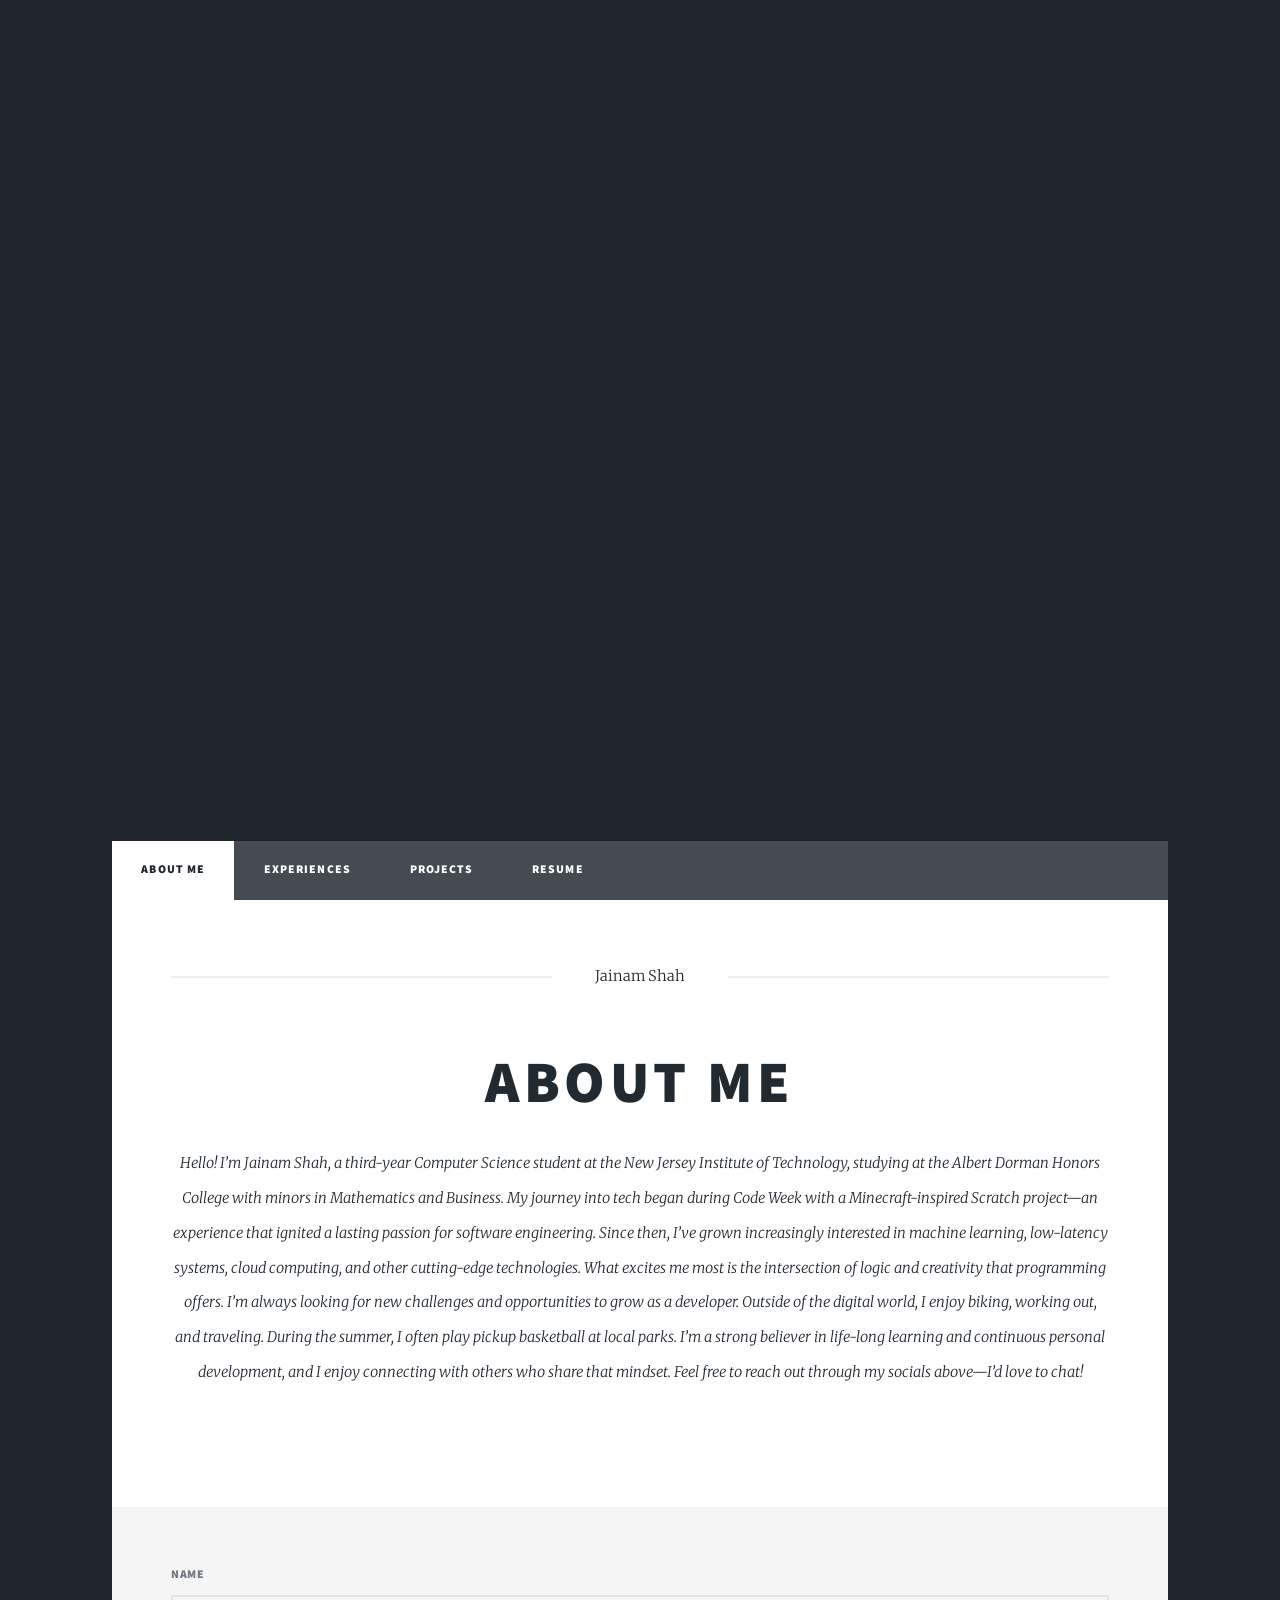
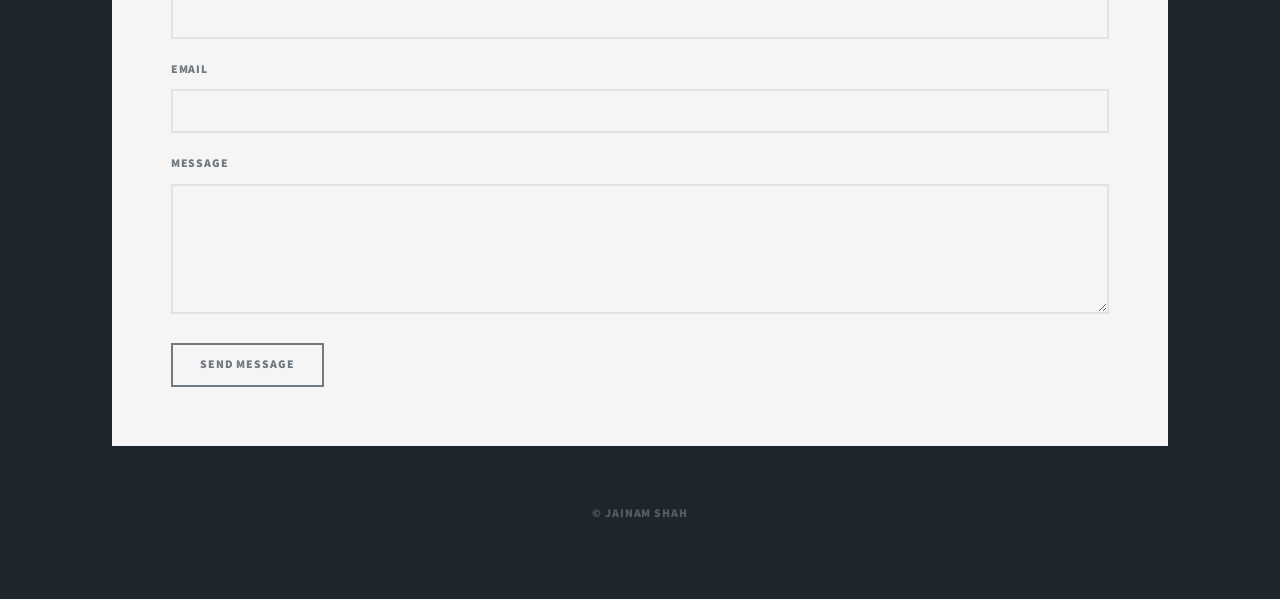
==== index.html @ 23ed6f7a "description changes" ====
<!DOCTYPE HTML>
<!--
	Massively by HTML5 UP
	html5up.net | @ajlkn
	Free for personal and commercial use under the CCA 3.0 license (html5up.net/license)
-->
<html>
	<style>
		html {
		  scroll-behavior: smooth; /* Enables smooth scrolling */
		}
	</style>
	<head>
		<title>Jainam Shah Landing Page</title>
		<link rel="icon" type="image/jpg" href="images/j.jpg">
		<meta charset="utf-8" />
		<meta name="viewport" content="width=device-width, initial-scale=1, user-scalable=no" />
		<link rel="stylesheet" href="assets/css/main.css" />
		<noscript><link rel="stylesheet" href="assets/css/noscript.css" /></noscript>
	</head>
	<body class="is-preload">

		<!-- Wrapper -->
			<div id="wrapper" class="fade-in">

				<!-- Intro -->
					<div id="intro">
						<img id="selfpicture" src="images/1713069211766.jpeg" alt="picture">
						<h1>Jainam Shah<br /></h1>
						<h2>Second Year Student @ New Jersey Institute of Technology<br /></h2>
						<p>Software Engineer interested in AI, Machine Learning, and other emerging technologies</p>
						<ul class="actions">
							<li><a href="#header" class="button icon solid solo fa-arrow-down scrolly">Continue</a></li>
						</ul>
					</div>

				<!-- Header -->
					

				<!-- Nav -->
					<nav id="nav">
						<ul class="links">
							<li class="active"> <a href="index.html">About Me</a></li>
							<li><a href="experiences.html">Experiences</a></li>
							<li><a href="projects.html">Projects</a></li>
							<li><a href = "resume.html">Resume</a></li>
						</ul>
						<ul class="icons">
							
								<li><a href="https://www.instagram.com/j.shah28/" class="icon brands alt fa-instagram"><span class="label">Instagram</span></a></li>
								<li><a href="https://github.com/jshah0428" class="icon brands alt fa-github"><span class="label">GitHub</span></a></li>
								<li><a href="https://www.linkedin.com/in/jainamshah0428/" class="icon brands alt fa-linkedin"><span class="label">LinkedIn</span></a></li>
								<li><a href="mailto:jainamshah0428@gmail.com" class="icon solid alt fa-envelope"><span class="label">Email</span></a></li>
							
						</ul>
					</nav>

				<!-- Main -->
					<div id="main">

						<!-- Featured Post -->
							<article class="post featured">
								<header class="major">
									<span class="date">Jainam Shah</span>
									<h2><a href="#">About Me<br />
									</a></h2>
									<p>Hello! I’m Jainam Shah, a third-year Computer Science student at the New Jersey Institute of Technology, studying at the Albert Dorman Honors College with minors in Mathematics and Business.

										My journey into tech began during Code Week with a Minecraft-inspired Scratch project—an experience that ignited a lasting passion for software engineering. Since then, I’ve grown increasingly interested in machine learning, low-latency systems, cloud computing, and other cutting-edge technologies.
										
										What excites me most is the intersection of logic and creativity that programming offers. I’m always looking for new challenges and opportunities to grow as a developer. Outside of the digital world, I enjoy biking, working out, and traveling. During the summer, I often play pickup basketball at local parks.
										
										I’m a strong believer in life-long learning and continuous personal development, and I enjoy connecting with others who share that mindset. Feel free to reach out through my socials above—I’d love to chat!
										
															
									</p>
								</header>
								
							</article>

						<!-- Posts -->
						<!-- <div id = "expierences">
							<h1>Expierences</h1>
						</div>
							<section id = "posts" class="posts">
								
								<article>
									
									<header>
										<span class="date"> July 2024 – Present</span>
										<h2><a href="#">Tech For Good Inc.<br /></a></h2>
									</header>
									<a href="#" class="image fit"><img src="images/Tech For Good_High Quality.png" alt="tfg" /></a>
									<p id ="jobtitles">Software Engineering Intern</p>
									<p id = "explanation"> Engineered an Electronic Medical Records (EMR) system using Golang, available to 
										rural hospitals in underprivileged areas. This will be pivotal in digitizing patient records 
										(rather than being paper-based), making them increasingly accessible</p>

							
								</article>
								<article>
									<header>
										<span class="date">February 2024 – Present</span>
										<h2 id = "BDAL"><a href="#">Big Data Analytics Laboratory/Office of Naval Research<br />
										</a></h2>
										<style>
											#BDAL{
												font-size: 20px;
											}
										</style>
									</header>
									<a href="#" id ="bdal_picture" class="image fit"><img src="images/IMG_E8BCC4598E19-1.jpeg" alt="" /></a>
									<style>
										#bdal_picture{
											display: inline-block;
											margin-top: -15px;
											width: 50%;
											height: auto;
										}
									</style>
									<p id ="jobtitles">Data Science Intern</p>
									<p id = "explanation"> Enhanced the US Navy’s PASS project with Machine Learning and Data Science to predict ship maintenance delays 
										and optimize resource allocation. Improved model accuracy, reduced predictive errors, and delivered insights from 
										classified data to senior officials, resulting in significant cost savings and better prediction accuracy.</p>
									
								</article>
								<article>
									<header>
										<span class="date">January 2024 – May 2024</span>
										<h2 id = "SABOC"><a href="#">Structural Analysis of Biomedical Ontologies Center<br />
										</a></h2>
										<style>
										#SABOC{
											font-size: 20px;
										}
										</style>
										</header>
									</header>
									<a href="#" class="image fit"><img src="images/saboc.jpeg" alt="saboc" /></a>
									<p id ="jobtitles">Data Science Intern</p>
									<p id = "explanation"> Enhanced the analysis of PubMed data by applying NumPy to extract combinations from a vast number of citations, 
										identifying various Social Determinants of Health (SDoH). Utilized NumPy and Pandas to refine the dataset and expand the SDoH ontology. 
										Additionally, employed the UMLS API to gather synonyms from multiple databases, enriching the ontology with semantically similar matches 
										for more comprehensive insights.</p>
								</article>
								<article>
									<header>
										<span class="date">December 2023 - Present</span>
										<h2><a href="#">Investment Fund<br />
										</a></h2>
										
									</header>
									<a id = "njitif_pic" href="#" class="image fit"><img src="images/download.png" alt="" /></a>
									<style>
										#njitif_pic{
											display: inline-block;
											margin-top: -15px;
											width: 70%;
											height: auto;
										}
									</style>
									<p id ="jobtitles">Analyst</p>
									<p id = "explanation"> 
									Developed discounted cash flow (DCF) models for a range of Fortune 500 companies to assess their 
										financial health and investment potential. Conducted in-depth research across various industries 
										to stay current with emerging trends and market dynamics, ensuring a comprehensive evaluation of 
										investability and financial stability.</p>
									
								</article>
								
							</section> -->
							
						<!-- Projects -->
						<!-- <div id = "projects">
							<h1>Projects</h1>
						</div>
							<section id = "posts" class="posts">
								
								<article>
									
									<header>
										<span class="date"> July 2024 – Present</span>
										<h2><a href="#">Tech For Good Inc.<br /></a></h2>
									</header>
									<a href="#" class="image fit"><img src="images/Tech For Good_High Quality.png" alt="tfg" /></a>
									<p id ="jobtitles">Software Engineering Intern</p>
									<p id = "explanation"> Engineered an Electronic Medical Records (EMR) system using Golang, available to 
										rural hospitals in underprivileged areas. This will be pivotal in digitizing patient records 
										(rather than being paper-based), making them increasingly accessible</p>

							
								</article>
								<article>
									<header>
										<span class="date">February 2024 – Present</span>
										<h2 id = "BDAL"><a href="#">Big Data Analytics Laboratory/Office of Naval Research<br />
										</a></h2>
										<style>
											#BDAL{
												font-size: 20px;
											}
										</style>
									</header>
									<a href="#" id ="bdal_picture" class="image fit"><img src="images/IMG_E8BCC4598E19-1.jpeg" alt="" /></a>
									<style>
										#bdal_picture{
											display: inline-block;
											margin-top: -15px;
											width: 50%;
											height: auto;
										}
									</style>
									<p id ="jobtitles">Data Science Intern</p>
									<p id = "explanation"> Enhanced the US Navy’s PASS project with Machine Learning and Data Science to predict ship maintenance delays 
										and optimize resource allocation. Improved model accuracy, reduced predictive errors, and delivered insights from 
										classified data to senior officials, resulting in significant cost savings and better prediction accuracy.</p>
									
								</article>
								<article>
									<header>
										<span class="date">January 2024 – May 2024</span>
										<h2 id = "SABOC"><a href="#">Structural Analysis of Biomedical Ontologies Center<br />
										</a></h2>
										<style>
										#SABOC{
											font-size: 20px;
										}
										</style>
										</header>
									</header>
									<a href="#" class="image fit"><img src="images/saboc.jpeg" alt="saboc" /></a>
									<p id ="jobtitles">Data Science Intern</p>
									<p id = "explanation"> Enhanced the analysis of PubMed data by applying NumPy to extract combinations from a vast number of citations, 
										identifying various Social Determinants of Health (SDoH). Utilized NumPy and Pandas to refine the dataset and expand the SDoH ontology. 
										Additionally, employed the UMLS API to gather synonyms from multiple databases, enriching the ontology with semantically similar matches 
										for more comprehensive insights.</p>
								</article>
								<article>
									<header>
										<span class="date">December 2023 - Present</span>
										<h2><a href="#">Investment Fund<br />
										</a></h2>
										
									</header>
									<a id = "njitif_pic" href="#" class="image fit"><img src="images/download.png" alt="" /></a>
									<style>
										#njitif_pic{
											display: inline-block;
											margin-top: -15px;
											width: 70%;
											height: auto;
										}
									</style>
									<p id ="jobtitles">Analyst</p>
									<p id = "explanation"> 
									Developed discounted cash flow (DCF) models for a range of Fortune 500 companies to assess their 
										financial health and investment potential. Conducted in-depth research across various industries 
										to stay current with emerging trends and market dynamics, ensuring a comprehensive evaluation of 
										investability and financial stability.</p>
									
								</article>
								
							</section> -->

						<!-- Footer -->
							
					</div>

				<!-- Footer -->
					<footer id="footer">
						<section>
							<form action="https://api.web3forms.com/submit" method="POST">
								<div class="fields">
									<div class="field">
										<label for="name">Name</label>
										<input type="text" name="name" id="name" required />
									</div>
									<div class="field">
										<label for="email">Email</label>
										<input type="email" name="email" id="email" required />
									</div>
									<div class="field">
										<label for="message">Message</label>
										<textarea name="message" id="message" rows="3" required></textarea>
									</div>
								</div>
								<input type="hidden" name="access_key" value="6ddfe1da-90d0-420a-a9d8-35b6c56b2657">
								<ul class="actions">
									<li><input type="submit" value="Send Message" /></li>
								</ul>
							</form>
						</section>
						<!-- <section class="split contact">
							
							
							<section>
								<h3>Social</h3>
								<ul class="icons alt">
									<li><a href="#" class="icon brands alt fa-twitter"><span class="label">Twitter</span></a></li>
									<li><a href="#" class="icon brands alt fa-facebook-f"><span class="label">Facebook</span></a></li>
									<li><a href="#" class="icon brands alt fa-instagram"><span class="label">Instagram</span></a></li>
									<li><a href="#" class="icon brands alt fa-github"><span class="label">GitHub</span></a></li>
								</ul>
							</section>
						</section> -->
					</footer>

				<!-- Copyright -->
					<div id="copyright">
						<ul><li>&copy; Jainam Shah</li></ul><ul class="icons alt"></ul><ul>
							<li><a href="https://www.instagram.com/j.shah28/" class="icon brands alt fa-instagram"><span class="label">Instagram</span></a></li>
                            <li><a href="https://github.com/jshah0428" class="icon brands alt fa-github"><span class="label">GitHub</span></a></li>
                            <li><a href="https://www.linkedin.com/in/jainamshah0428/" class="icon brands alt fa-linkedin"><span class="label">LinkedIn</span></a></li>
                            <li><a href="mailto:jainamshah0428@gmail.com" class="icon solid alt fa-envelope"><span class="label">Email</span></a></li>
						</ul>
					</div>
				

						
						
						
				

			</div>

		<!-- Scripts -->
			<script src="assets/js/jquery.min.js"></script>
			<script src="assets/js/jquery.scrollex.min.js"></script>
			<script src="assets/js/jquery.scrolly.min.js"></script>
			<script src="assets/js/browser.min.js"></script>
			<script src="assets/js/breakpoints.min.js"></script>
			<script src="assets/js/util.js"></script>
			<script src="assets/js/main.js"></script>

	</body>
</html>
---- assets/css/main.css ----
@import url(fontawesome-all.min.css);
@import url("https://fonts.googleapis.com/css?family=Merriweather:300,700,300italic,700italic|Source+Sans+Pro:900");

/*
	Massively by HTML5 UP
	html5up.net | @ajlkn
	Free for personal and commercial use under the CCA 3.0 license (html5up.net/license)
*/

html, body, div, span, applet, object,
iframe, h1, h2, h3, h4, h5, h6, p, blockquote,
pre, a, abbr, acronym, address, big, cite,
code, del, dfn, em, img, ins, kbd, q, s, samp,
small, strike, strong, sub, sup, tt, var, b,
u, i, center, dl, dt, dd, ol, ul, li, fieldset,
form, label, legend, table, caption, tbody,
tfoot, thead, tr, th, td, article, aside,
canvas, details, embed, figure, figcaption,
footer, header, hgroup, menu, nav, output, ruby,
section, summary, time, mark, audio, video {
	margin: 0;
	padding: 0;
	border: 0;
	font-size: 100%;
	font: inherit;
	vertical-align: baseline;}

article, aside, details, figcaption, figure,
footer, header, hgroup, menu, nav, section {
	display: block;}

body {
	line-height: 1;
}

ol, ul {
	list-style: none;
}

blockquote, q {
	quotes: none;
}

	blockquote:before, blockquote:after, q:before, q:after {
		content: '';
		content: none;
	}

table {
	border-collapse: collapse;
	border-spacing: 0;
}

body {
	-webkit-text-size-adjust: none;
}

mark {
	background-color: transparent;
	color: inherit;
}

input::-moz-focus-inner {
	border: 0;
	padding: 0;
}

input, select, textarea {
	-moz-appearance: none;
	-webkit-appearance: none;
	-ms-appearance: none;
	appearance: none;
}

/* Basic */

	@-ms-viewport {
		width: device-width;
	}

	body {
		-ms-overflow-style: scrollbar;
	}

	@media screen and (max-width: 480px) {

		html, body {
			min-width: 320px;
		}

	}

	html {
		box-sizing: border-box;
	}

	*, *:before, *:after {
		box-sizing: inherit;
	}

	body {
		background-color: #1e252d;
	}

		body.is-preload *, body.is-preload *:before, body.is-preload *:after {
			-moz-animation: none !important;
			-webkit-animation: none !important;
			-ms-animation: none !important;
			animation: none !important;
			-moz-transition: none !important;
			-webkit-transition: none !important;
			-ms-transition: none !important;
			transition: none !important;
		}

/* Type */

	html {
		font-size: 16pt;
	}

		@media screen and (max-width: 1680px) {

			html {
				font-size: 12pt;
			}

		}

		@media screen and (max-width: 1280px) {

			html {
				font-size: 11pt;
			}

		}

		@media screen and (max-width: 360px) {

			html {
				font-size: 10pt;
			}

		}

	body {
		color: #212931;
	}

	body, input, select, textarea {
		font-family: "Merriweather", Georgia, serif;
		font-weight: 300;
		font-size: 1rem;
		line-height: 2.375;
	}

	a {
		-moz-transition: color 0.2s ease-in-out, background-color 0.2s ease-in-out, border-color 0.2s ease-in-out, box-shadow 0.2s ease-in-out;
		-webkit-transition: color 0.2s ease-in-out, background-color 0.2s ease-in-out, border-color 0.2s ease-in-out, box-shadow 0.2s ease-in-out;
		-ms-transition: color 0.2s ease-in-out, background-color 0.2s ease-in-out, border-color 0.2s ease-in-out, box-shadow 0.2s ease-in-out;
		transition: color 0.2s ease-in-out, background-color 0.2s ease-in-out, border-color 0.2s ease-in-out, box-shadow 0.2s ease-in-out;
		border-bottom: dotted 1px;
		text-decoration: none;
	}

		a:hover {
			border-bottom-color: transparent;
		}

	strong, b {
		font-weight: 600;
	}

	em, i {
		font-style: italic;
	}

	p {
		text-align: justify;
		margin: 0 0 2rem 0;
	}

	h1, h2, h3, h4, h5, h6 {
		font-family: "Source Sans Pro", Helvetica, sans-serif;
		font-weight: 900;
		line-height: 1.5;
		letter-spacing: 0.075em;
		text-transform: uppercase;
		margin: 0 0 1rem 0;
	}

		h1 a, h2 a, h3 a, h4 a, h5 a, h6 a {
			border-bottom: 0;
			color: inherit;
			text-decoration: none;
		}

	h1 {
		font-size: 4rem;
		line-height: 1.1;
		margin: 0 0 2rem 0;
	}

	h2 {
		font-size: 1.75rem;
		line-height: 1.3;
		margin: 0 0 1.5rem 0;
	}

	h3 {
		font-size: 1.25rem;
		margin: 0 0 1.5rem 0;
	}

	h4 {
		font-size: 1rem;
	}

	h5 {
		font-size: 0.9rem;
	}

	h6 {
		font-size: 0.8rem;
	}

	sub {
		font-size: 0.8rem;
		position: relative;
		top: 0.5rem;
	}

	sup {
		font-size: 0.8rem;
		position: relative;
		top: -0.5rem;
	}

	blockquote {
		border-left: solid 4px;
		font-style: italic;
		margin: 0 0 2rem 0;
		padding: 0.5rem 0 0.5rem 2rem;
	}

	code {
		border: solid 2px;
		font-family: "Courier New", monospace;
		font-size: 0.9rem;
		margin: 0 0.25rem;
		padding: 0.25rem 0.65rem;
	}

	pre {
		-webkit-overflow-scrolling: touch;
		font-family: "Courier New", monospace;
		font-size: 0.9rem;
		margin: 0 0 2rem 0;
	}

		pre code {
			display: block;
			line-height: 1.75;
			padding: 1rem 1.5rem;
			overflow-x: auto;
		}

	hr {
		border: 0;
		border-bottom: solid 2px;
		margin: 3rem 0;
	}

		hr.major {
			margin: 5rem 0;
		}

	.align-left {
		text-align: left;
	}

	.align-center {
		text-align: center;
	}

	.align-right {
		text-align: right;
	}

	input, select, textarea {
		color: #212931;
	}

	a {
		color: #212931;
		border-bottom-color: rgba(33, 41, 49, 0.5);
	}

		a:hover {
			border-bottom-color: transparent;
			color: #18bfef !important;
		}

	strong, b {
		color: #212931;
	}

	h1, h2, h3, h4, h5, h6 {
		color: #212931;
	}

	blockquote {
		border-left-color: #eeeeee;
	}

	code {
		background: rgba(220, 220, 220, 0.25);
		border-color: #eeeeee;
	}

	hr {
		border-bottom-color: #eeeeee;
	}

/* Row */

	.row {
		display: flex;
		flex-wrap: wrap;
		box-sizing: border-box;
		align-items: stretch;
	}

		.row > * {
			box-sizing: border-box;
		}

		.row.gtr-uniform > * > :last-child {
			margin-bottom: 0;
		}

		.row.aln-left {
			justify-content: flex-start;
		}

		.row.aln-center {
			justify-content: center;
		}

		.row.aln-right {
			justify-content: flex-end;
		}

		.row.aln-top {
			align-items: flex-start;
		}

		.row.aln-middle {
			align-items: center;
		}

		.row.aln-bottom {
			align-items: flex-end;
		}

		.row > .imp {
			order: -1;
		}

		.row > .col-1 {
			width: 8.33333%;
		}

		.row > .off-1 {
			margin-left: 8.33333%;
		}

		.row > .col-2 {
			width: 16.66667%;
		}

		.row > .off-2 {
			margin-left: 16.66667%;
		}

		.row > .col-3 {
			width: 25%;
		}

		.row > .off-3 {
			margin-left: 25%;
		}

		.row > .col-4 {
			width: 33.33333%;
		}

		.row > .off-4 {
			margin-left: 33.33333%;
		}

		.row > .col-5 {
			width: 41.66667%;
		}

		.row > .off-5 {
			margin-left: 41.66667%;
		}

		.row > .col-6 {
			width: 50%;
		}

		.row > .off-6 {
			margin-left: 50%;
		}

		.row > .col-7 {
			width: 58.33333%;
		}

		.row > .off-7 {
			margin-left: 58.33333%;
		}

		.row > .col-8 {
			width: 66.66667%;
		}

		.row > .off-8 {
			margin-left: 66.66667%;
		}

		.row > .col-9 {
			width: 75%;
		}

		.row > .off-9 {
			margin-left: 75%;
		}

		.row > .col-10 {
			width: 83.33333%;
		}

		.row > .off-10 {
			margin-left: 83.33333%;
		}

		.row > .col-11 {
			width: 91.66667%;
		}

		.row > .off-11 {
			margin-left: 91.66667%;
		}

		.row > .col-12 {
			width: 100%;
		}

		.row > .off-12 {
			margin-left: 100%;
		}

		.row.gtr-0 {
			margin-top: 0;
			margin-left: 0rem;
		}

			.row.gtr-0 > * {
				padding: 0 0 0 0rem;
			}

			.row.gtr-0.gtr-uniform {
				margin-top: 0rem;
			}

				.row.gtr-0.gtr-uniform > * {
					padding-top: 0rem;
				}

		.row.gtr-25 {
			margin-top: 0;
			margin-left: -0.375rem;
		}

			.row.gtr-25 > * {
				padding: 0 0 0 0.375rem;
			}

			.row.gtr-25.gtr-uniform {
				margin-top: -0.375rem;
			}

				.row.gtr-25.gtr-uniform > * {
					padding-top: 0.375rem;
				}

		.row.gtr-50 {
			margin-top: 0;
			margin-left: -0.75rem;
		}

			.row.gtr-50 > * {
				padding: 0 0 0 0.75rem;
			}

			.row.gtr-50.gtr-uniform {
				margin-top: -0.75rem;
			}

				.row.gtr-50.gtr-uniform > * {
					padding-top: 0.75rem;
				}

		.row {
			margin-top: 0;
			margin-left: -1.5rem;
		}

			.row > * {
				padding: 0 0 0 1.5rem;
			}

			.row.gtr-uniform {
				margin-top: -1.5rem;
			}

				.row.gtr-uniform > * {
					padding-top: 1.5rem;
				}

		.row.gtr-150 {
			margin-top: 0;
			margin-left: -2.25rem;
		}

			.row.gtr-150 > * {
				padding: 0 0 0 2.25rem;
			}

			.row.gtr-150.gtr-uniform {
				margin-top: -2.25rem;
			}

				.row.gtr-150.gtr-uniform > * {
					padding-top: 2.25rem;
				}

		.row.gtr-200 {
			margin-top: 0;
			margin-left: -3rem;
		}

			.row.gtr-200 > * {
				padding: 0 0 0 3rem;
			}

			.row.gtr-200.gtr-uniform {
				margin-top: -3rem;
			}

				.row.gtr-200.gtr-uniform > * {
					padding-top: 3rem;
				}

		@media screen and (max-width: 1680px) {

			.row {
				display: flex;
				flex-wrap: wrap;
				box-sizing: border-box;
				align-items: stretch;
			}

				.row > * {
					box-sizing: border-box;
				}

				.row.gtr-uniform > * > :last-child {
					margin-bottom: 0;
				}

				.row.aln-left {
					justify-content: flex-start;
				}

				.row.aln-center {
					justify-content: center;
				}

				.row.aln-right {
					justify-content: flex-end;
				}

				.row.aln-top {
					align-items: flex-start;
				}

				.row.aln-middle {
					align-items: center;
				}

				.row.aln-bottom {
					align-items: flex-end;
				}

				.row > .imp-xlarge {
					order: -1;
				}

				.row > .col-1-xlarge {
					width: 8.33333%;
				}

				.row > .off-1-xlarge {
					margin-left: 8.33333%;
				}

				.row > .col-2-xlarge {
					width: 16.66667%;
				}

				.row > .off-2-xlarge {
					margin-left: 16.66667%;
				}

				.row > .col-3-xlarge {
					width: 25%;
				}

				.row > .off-3-xlarge {
					margin-left: 25%;
				}

				.row > .col-4-xlarge {
					width: 33.33333%;
				}

				.row > .off-4-xlarge {
					margin-left: 33.33333%;
				}

				.row > .col-5-xlarge {
					width: 41.66667%;
				}

				.row > .off-5-xlarge {
					margin-left: 41.66667%;
				}

				.row > .col-6-xlarge {
					width: 50%;
				}

				.row > .off-6-xlarge {
					margin-left: 50%;
				}

				.row > .col-7-xlarge {
					width: 58.33333%;
				}

				.row > .off-7-xlarge {
					margin-left: 58.33333%;
				}

				.row > .col-8-xlarge {
					width: 66.66667%;
				}

				.row > .off-8-xlarge {
					margin-left: 66.66667%;
				}

				.row > .col-9-xlarge {
					width: 75%;
				}

				.row > .off-9-xlarge {
					margin-left: 75%;
				}

				.row > .col-10-xlarge {
					width: 83.33333%;
				}

				.row > .off-10-xlarge {
					margin-left: 83.33333%;
				}

				.row > .col-11-xlarge {
					width: 91.66667%;
				}

				.row > .off-11-xlarge {
					margin-left: 91.66667%;
				}

				.row > .col-12-xlarge {
					width: 100%;
				}

				.row > .off-12-xlarge {
					margin-left: 100%;
				}

				.row.gtr-0 {
					margin-top: 0;
					margin-left: 0rem;
				}

					.row.gtr-0 > * {
						padding: 0 0 0 0rem;
					}

					.row.gtr-0.gtr-uniform {
						margin-top: 0rem;
					}

						.row.gtr-0.gtr-uniform > * {
							padding-top: 0rem;
						}

				.row.gtr-25 {
					margin-top: 0;
					margin-left: -0.375rem;
				}

					.row.gtr-25 > * {
						padding: 0 0 0 0.375rem;
					}

					.row.gtr-25.gtr-uniform {
						margin-top: -0.375rem;
					}

						.row.gtr-25.gtr-uniform > * {
							padding-top: 0.375rem;
						}

				.row.gtr-50 {
					margin-top: 0;
					margin-left: -0.75rem;
				}

					.row.gtr-50 > * {
						padding: 0 0 0 0.75rem;
					}

					.row.gtr-50.gtr-uniform {
						margin-top: -0.75rem;
					}

						.row.gtr-50.gtr-uniform > * {
							padding-top: 0.75rem;
						}

				.row {
					margin-top: 0;
					margin-left: -1.5rem;
				}

					.row > * {
						padding: 0 0 0 1.5rem;
					}

					.row.gtr-uniform {
						margin-top: -1.5rem;
					}

						.row.gtr-uniform > * {
							padding-top: 1.5rem;
						}

				.row.gtr-150 {
					margin-top: 0;
					margin-left: -2.25rem;
				}

					.row.gtr-150 > * {
						padding: 0 0 0 2.25rem;
					}

					.row.gtr-150.gtr-uniform {
						margin-top: -2.25rem;
					}

						.row.gtr-150.gtr-uniform > * {
							padding-top: 2.25rem;
						}

				.row.gtr-200 {
					margin-top: 0;
					margin-left: -3rem;
				}

					.row.gtr-200 > * {
						padding: 0 0 0 3rem;
					}

					.row.gtr-200.gtr-uniform {
						margin-top: -3rem;
					}

						.row.gtr-200.gtr-uniform > * {
							padding-top: 3rem;
						}

		}

		@media screen and (max-width: 1280px) {

			.row {
				display: flex;
				flex-wrap: wrap;
				box-sizing: border-box;
				align-items: stretch;
			}

				.row > * {
					box-sizing: border-box;
				}

				.row.gtr-uniform > * > :last-child {
					margin-bottom: 0;
				}

				.row.aln-left {
					justify-content: flex-start;
				}

				.row.aln-center {
					justify-content: center;
				}

				.row.aln-right {
					justify-content: flex-end;
				}

				.row.aln-top {
					align-items: flex-start;
				}

				.row.aln-middle {
					align-items: center;
				}

				.row.aln-bottom {
					align-items: flex-end;
				}

				.row > .imp-large {
					order: -1;
				}

				.row > .col-1-large {
					width: 8.33333%;
				}

				.row > .off-1-large {
					margin-left: 8.33333%;
				}

				.row > .col-2-large {
					width: 16.66667%;
				}

				.row > .off-2-large {
					margin-left: 16.66667%;
				}

				.row > .col-3-large {
					width: 25%;
				}

				.row > .off-3-large {
					margin-left: 25%;
				}

				.row > .col-4-large {
					width: 33.33333%;
				}

				.row > .off-4-large {
					margin-left: 33.33333%;
				}

				.row > .col-5-large {
					width: 41.66667%;
				}

				.row > .off-5-large {
					margin-left: 41.66667%;
				}

				.row > .col-6-large {
					width: 50%;
				}

				.row > .off-6-large {
					margin-left: 50%;
				}

				.row > .col-7-large {
					width: 58.33333%;
				}

				.row > .off-7-large {
					margin-left: 58.33333%;
				}

				.row > .col-8-large {
					width: 66.66667%;
				}

				.row > .off-8-large {
					margin-left: 66.66667%;
				}

				.row > .col-9-large {
					width: 75%;
				}

				.row > .off-9-large {
					margin-left: 75%;
				}

				.row > .col-10-large {
					width: 83.33333%;
				}

				.row > .off-10-large {
					margin-left: 83.33333%;
				}

				.row > .col-11-large {
					width: 91.66667%;
				}

				.row > .off-11-large {
					margin-left: 91.66667%;
				}

				.row > .col-12-large {
					width: 100%;
				}

				.row > .off-12-large {
					margin-left: 100%;
				}

				.row.gtr-0 {
					margin-top: 0;
					margin-left: 0rem;
				}

					.row.gtr-0 > * {
						padding: 0 0 0 0rem;
					}

					.row.gtr-0.gtr-uniform {
						margin-top: 0rem;
					}

						.row.gtr-0.gtr-uniform > * {
							padding-top: 0rem;
						}

				.row.gtr-25 {
					margin-top: 0;
					margin-left: -0.375rem;
				}

					.row.gtr-25 > * {
						padding: 0 0 0 0.375rem;
					}

					.row.gtr-25.gtr-uniform {
						margin-top: -0.375rem;
					}

						.row.gtr-25.gtr-uniform > * {
							padding-top: 0.375rem;
						}

				.row.gtr-50 {
					margin-top: 0;
					margin-left: -0.75rem;
				}

					.row.gtr-50 > * {
						padding: 0 0 0 0.75rem;
					}

					.row.gtr-50.gtr-uniform {
						margin-top: -0.75rem;
					}

						.row.gtr-50.gtr-uniform > * {
							padding-top: 0.75rem;
						}

				.row {
					margin-top: 0;
					margin-left: -1.5rem;
				}

					.row > * {
						padding: 0 0 0 1.5rem;
					}

					.row.gtr-uniform {
						margin-top: -1.5rem;
					}

						.row.gtr-uniform > * {
							padding-top: 1.5rem;
						}

				.row.gtr-150 {
					margin-top: 0;
					margin-left: -2.25rem;
				}

					.row.gtr-150 > * {
						padding: 0 0 0 2.25rem;
					}

					.row.gtr-150.gtr-uniform {
						margin-top: -2.25rem;
					}

						.row.gtr-150.gtr-uniform > * {
							padding-top: 2.25rem;
						}

				.row.gtr-200 {
					margin-top: 0;
					margin-left: -3rem;
				}

					.row.gtr-200 > * {
						padding: 0 0 0 3rem;
					}

					.row.gtr-200.gtr-uniform {
						margin-top: -3rem;
					}

						.row.gtr-200.gtr-uniform > * {
							padding-top: 3rem;
						}

		}

		@media screen and (max-width: 980px) {

			.row {
				display: flex;
				flex-wrap: wrap;
				box-sizing: border-box;
				align-items: stretch;
			}

				.row > * {
					box-sizing: border-box;
				}

				.row.gtr-uniform > * > :last-child {
					margin-bottom: 0;
				}

				.row.aln-left {
					justify-content: flex-start;
				}

				.row.aln-center {
					justify-content: center;
				}

				.row.aln-right {
					justify-content: flex-end;
				}

				.row.aln-top {
					align-items: flex-start;
				}

				.row.aln-middle {
					align-items: center;
				}

				.row.aln-bottom {
					align-items: flex-end;
				}

				.row > .imp-medium {
					order: -1;
				}

				.row > .col-1-medium {
					width: 8.33333%;
				}

				.row > .off-1-medium {
					margin-left: 8.33333%;
				}

				.row > .col-2-medium {
					width: 16.66667%;
				}

				.row > .off-2-medium {
					margin-left: 16.66667%;
				}

				.row > .col-3-medium {
					width: 25%;
				}

				.row > .off-3-medium {
					margin-left: 25%;
				}

				.row > .col-4-medium {
					width: 33.33333%;
				}

				.row > .off-4-medium {
					margin-left: 33.33333%;
				}

				.row > .col-5-medium {
					width: 41.66667%;
				}

				.row > .off-5-medium {
					margin-left: 41.66667%;
				}

				.row > .col-6-medium {
					width: 50%;
				}

				.row > .off-6-medium {
					margin-left: 50%;
				}

				.row > .col-7-medium {
					width: 58.33333%;
				}

				.row > .off-7-medium {
					margin-left: 58.33333%;
				}

				.row > .col-8-medium {
					width: 66.66667%;
				}

				.row > .off-8-medium {
					margin-left: 66.66667%;
				}

				.row > .col-9-medium {
					width: 75%;
				}

				.row > .off-9-medium {
					margin-left: 75%;
				}

				.row > .col-10-medium {
					width: 83.33333%;
				}

				.row > .off-10-medium {
					margin-left: 83.33333%;
				}

				.row > .col-11-medium {
					width: 91.66667%;
				}

				.row > .off-11-medium {
					margin-left: 91.66667%;
				}

				.row > .col-12-medium {
					width: 100%;
				}

				.row > .off-12-medium {
					margin-left: 100%;
				}

				.row.gtr-0 {
					margin-top: 0;
					margin-left: 0rem;
				}

					.row.gtr-0 > * {
						padding: 0 0 0 0rem;
					}

					.row.gtr-0.gtr-uniform {
						margin-top: 0rem;
					}

						.row.gtr-0.gtr-uniform > * {
							padding-top: 0rem;
						}

				.row.gtr-25 {
					margin-top: 0;
					margin-left: -0.375rem;
				}

					.row.gtr-25 > * {
						padding: 0 0 0 0.375rem;
					}

					.row.gtr-25.gtr-uniform {
						margin-top: -0.375rem;
					}

						.row.gtr-25.gtr-uniform > * {
							padding-top: 0.375rem;
						}

				.row.gtr-50 {
					margin-top: 0;
					margin-left: -0.75rem;
				}

					.row.gtr-50 > * {
						padding: 0 0 0 0.75rem;
					}

					.row.gtr-50.gtr-uniform {
						margin-top: -0.75rem;
					}

						.row.gtr-50.gtr-uniform > * {
							padding-top: 0.75rem;
						}

				.row {
					margin-top: 0;
					margin-left: -1.5rem;
				}

					.row > * {
						padding: 0 0 0 1.5rem;
					}

					.row.gtr-uniform {
						margin-top: -1.5rem;
					}

						.row.gtr-uniform > * {
							padding-top: 1.5rem;
						}

				.row.gtr-150 {
					margin-top: 0;
					margin-left: -2.25rem;
				}

					.row.gtr-150 > * {
						padding: 0 0 0 2.25rem;
					}

					.row.gtr-150.gtr-uniform {
						margin-top: -2.25rem;
					}

						.row.gtr-150.gtr-uniform > * {
							padding-top: 2.25rem;
						}

				.row.gtr-200 {
					margin-top: 0;
					margin-left: -3rem;
				}

					.row.gtr-200 > * {
						padding: 0 0 0 3rem;
					}

					.row.gtr-200.gtr-uniform {
						margin-top: -3rem;
					}

						.row.gtr-200.gtr-uniform > * {
							padding-top: 3rem;
						}

		}

		@media screen and (max-width: 736px) {

			.row {
				display: flex;
				flex-wrap: wrap;
				box-sizing: border-box;
				align-items: stretch;
			}

				.row > * {
					box-sizing: border-box;
				}

				.row.gtr-uniform > * > :last-child {
					margin-bottom: 0;
				}

				.row.aln-left {
					justify-content: flex-start;
				}

				.row.aln-center {
					justify-content: center;
				}

				.row.aln-right {
					justify-content: flex-end;
				}

				.row.aln-top {
					align-items: flex-start;
				}

				.row.aln-middle {
					align-items: center;
				}

				.row.aln-bottom {
					align-items: flex-end;
				}

				.row > .imp-small {
					order: -1;
				}

				.row > .col-1-small {
					width: 8.33333%;
				}

				.row > .off-1-small {
					margin-left: 8.33333%;
				}

				.row > .col-2-small {
					width: 16.66667%;
				}

				.row > .off-2-small {
					margin-left: 16.66667%;
				}

				.row > .col-3-small {
					width: 25%;
				}

				.row > .off-3-small {
					margin-left: 25%;
				}

				.row > .col-4-small {
					width: 33.33333%;
				}

				.row > .off-4-small {
					margin-left: 33.33333%;
				}

				.row > .col-5-small {
					width: 41.66667%;
				}

				.row > .off-5-small {
					margin-left: 41.66667%;
				}

				.row > .col-6-small {
					width: 50%;
				}

				.row > .off-6-small {
					margin-left: 50%;
				}

				.row > .col-7-small {
					width: 58.33333%;
				}

				.row > .off-7-small {
					margin-left: 58.33333%;
				}

				.row > .col-8-small {
					width: 66.66667%;
				}

				.row > .off-8-small {
					margin-left: 66.66667%;
				}

				.row > .col-9-small {
					width: 75%;
				}

				.row > .off-9-small {
					margin-left: 75%;
				}

				.row > .col-10-small {
					width: 83.33333%;
				}

				.row > .off-10-small {
					margin-left: 83.33333%;
				}

				.row > .col-11-small {
					width: 91.66667%;
				}

				.row > .off-11-small {
					margin-left: 91.66667%;
				}

				.row > .col-12-small {
					width: 100%;
				}

				.row > .off-12-small {
					margin-left: 100%;
				}

				.row.gtr-0 {
					margin-top: 0;
					margin-left: 0rem;
				}

					.row.gtr-0 > * {
						padding: 0 0 0 0rem;
					}

					.row.gtr-0.gtr-uniform {
						margin-top: 0rem;
					}

						.row.gtr-0.gtr-uniform > * {
							padding-top: 0rem;
						}

				.row.gtr-25 {
					margin-top: 0;
					margin-left: -0.375rem;
				}

					.row.gtr-25 > * {
						padding: 0 0 0 0.375rem;
					}

					.row.gtr-25.gtr-uniform {
						margin-top: -0.375rem;
					}

						.row.gtr-25.gtr-uniform > * {
							padding-top: 0.375rem;
						}

				.row.gtr-50 {
					margin-top: 0;
					margin-left: -0.75rem;
				}

					.row.gtr-50 > * {
						padding: 0 0 0 0.75rem;
					}

					.row.gtr-50.gtr-uniform {
						margin-top: -0.75rem;
					}

						.row.gtr-50.gtr-uniform > * {
							padding-top: 0.75rem;
						}

				.row {
					margin-top: 0;
					margin-left: -1.5rem;
				}

					.row > * {
						padding: 0 0 0 1.5rem;
					}

					.row.gtr-uniform {
						margin-top: -1.5rem;
					}

						.row.gtr-uniform > * {
							padding-top: 1.5rem;
						}

				.row.gtr-150 {
					margin-top: 0;
					margin-left: -2.25rem;
				}

					.row.gtr-150 > * {
						padding: 0 0 0 2.25rem;
					}

					.row.gtr-150.gtr-uniform {
						margin-top: -2.25rem;
					}

						.row.gtr-150.gtr-uniform > * {
							padding-top: 2.25rem;
						}

				.row.gtr-200 {
					margin-top: 0;
					margin-left: -3rem;
				}

					.row.gtr-200 > * {
						padding: 0 0 0 3rem;
					}

					.row.gtr-200.gtr-uniform {
						margin-top: -3rem;
					}

						.row.gtr-200.gtr-uniform > * {
							padding-top: 3rem;
						}

		}

		@media screen and (max-width: 480px) {

			.row {
				display: flex;
				flex-wrap: wrap;
				box-sizing: border-box;
				align-items: stretch;
			}

				.row > * {
					box-sizing: border-box;
				}

				.row.gtr-uniform > * > :last-child {
					margin-bottom: 0;
				}

				.row.aln-left {
					justify-content: flex-start;
				}

				.row.aln-center {
					justify-content: center;
				}

				.row.aln-right {
					justify-content: flex-end;
				}

				.row.aln-top {
					align-items: flex-start;
				}

				.row.aln-middle {
					align-items: center;
				}

				.row.aln-bottom {
					align-items: flex-end;
				}

				.row > .imp-xsmall {
					order: -1;
				}

				.row > .col-1-xsmall {
					width: 8.33333%;
				}

				.row > .off-1-xsmall {
					margin-left: 8.33333%;
				}

				.row > .col-2-xsmall {
					width: 16.66667%;
				}

				.row > .off-2-xsmall {
					margin-left: 16.66667%;
				}

				.row > .col-3-xsmall {
					width: 25%;
				}

				.row > .off-3-xsmall {
					margin-left: 25%;
				}

				.row > .col-4-xsmall {
					width: 33.33333%;
				}

				.row > .off-4-xsmall {
					margin-left: 33.33333%;
				}

				.row > .col-5-xsmall {
					width: 41.66667%;
				}

				.row > .off-5-xsmall {
					margin-left: 41.66667%;
				}

				.row > .col-6-xsmall {
					width: 50%;
				}

				.row > .off-6-xsmall {
					margin-left: 50%;
				}

				.row > .col-7-xsmall {
					width: 58.33333%;
				}

				.row > .off-7-xsmall {
					margin-left: 58.33333%;
				}

				.row > .col-8-xsmall {
					width: 66.66667%;
				}

				.row > .off-8-xsmall {
					margin-left: 66.66667%;
				}

				.row > .col-9-xsmall {
					width: 75%;
				}

				.row > .off-9-xsmall {
					margin-left: 75%;
				}

				.row > .col-10-xsmall {
					width: 83.33333%;
				}

				.row > .off-10-xsmall {
					margin-left: 83.33333%;
				}

				.row > .col-11-xsmall {
					width: 91.66667%;
				}

				.row > .off-11-xsmall {
					margin-left: 91.66667%;
				}

				.row > .col-12-xsmall {
					width: 100%;
				}

				.row > .off-12-xsmall {
					margin-left: 100%;
				}

				.row.gtr-0 {
					margin-top: 0;
					margin-left: 0rem;
				}

					.row.gtr-0 > * {
						padding: 0 0 0 0rem;
					}

					.row.gtr-0.gtr-uniform {
						margin-top: 0rem;
					}

						.row.gtr-0.gtr-uniform > * {
							padding-top: 0rem;
						}

				.row.gtr-25 {
					margin-top: 0;
					margin-left: -0.375rem;
				}

					.row.gtr-25 > * {
						padding: 0 0 0 0.375rem;
					}

					.row.gtr-25.gtr-uniform {
						margin-top: -0.375rem;
					}

						.row.gtr-25.gtr-uniform > * {
							padding-top: 0.375rem;
						}

				.row.gtr-50 {
					margin-top: 0;
					margin-left: -0.75rem;
				}

					.row.gtr-50 > * {
						padding: 0 0 0 0.75rem;
					}

					.row.gtr-50.gtr-uniform {
						margin-top: -0.75rem;
					}

						.row.gtr-50.gtr-uniform > * {
							padding-top: 0.75rem;
						}

				.row {
					margin-top: 0;
					margin-left: -1.5rem;
				}

					.row > * {
						padding: 0 0 0 1.5rem;
					}

					.row.gtr-uniform {
						margin-top: -1.5rem;
					}

						.row.gtr-uniform > * {
							padding-top: 1.5rem;
						}

				.row.gtr-150 {
					margin-top: 0;
					margin-left: -2.25rem;
				}

					.row.gtr-150 > * {
						padding: 0 0 0 2.25rem;
					}

					.row.gtr-150.gtr-uniform {
						margin-top: -2.25rem;
					}

						.row.gtr-150.gtr-uniform > * {
							padding-top: 2.25rem;
						}

				.row.gtr-200 {
					margin-top: 0;
					margin-left: -3rem;
				}

					.row.gtr-200 > * {
						padding: 0 0 0 3rem;
					}

					.row.gtr-200.gtr-uniform {
						margin-top: -3rem;
					}

						.row.gtr-200.gtr-uniform > * {
							padding-top: 3rem;
						}

		}

		@media screen and (max-width: 360px) {

			.row {
				display: flex;
				flex-wrap: wrap;
				box-sizing: border-box;
				align-items: stretch;
			}

				.row > * {
					box-sizing: border-box;
				}

				.row.gtr-uniform > * > :last-child {
					margin-bottom: 0;
				}

				.row.aln-left {
					justify-content: flex-start;
				}

				.row.aln-center {
					justify-content: center;
				}

				.row.aln-right {
					justify-content: flex-end;
				}

				.row.aln-top {
					align-items: flex-start;
				}

				.row.aln-middle {
					align-items: center;
				}

				.row.aln-bottom {
					align-items: flex-end;
				}

				.row > .imp-xxsmall {
					order: -1;
				}

				.row > .col-1-xxsmall {
					width: 8.33333%;
				}

				.row > .off-1-xxsmall {
					margin-left: 8.33333%;
				}

				.row > .col-2-xxsmall {
					width: 16.66667%;
				}

				.row > .off-2-xxsmall {
					margin-left: 16.66667%;
				}

				.row > .col-3-xxsmall {
					width: 25%;
				}

				.row > .off-3-xxsmall {
					margin-left: 25%;
				}

				.row > .col-4-xxsmall {
					width: 33.33333%;
				}

				.row > .off-4-xxsmall {
					margin-left: 33.33333%;
				}

				.row > .col-5-xxsmall {
					width: 41.66667%;
				}

				.row > .off-5-xxsmall {
					margin-left: 41.66667%;
				}

				.row > .col-6-xxsmall {
					width: 50%;
				}

				.row > .off-6-xxsmall {
					margin-left: 50%;
				}

				.row > .col-7-xxsmall {
					width: 58.33333%;
				}

				.row > .off-7-xxsmall {
					margin-left: 58.33333%;
				}

				.row > .col-8-xxsmall {
					width: 66.66667%;
				}

				.row > .off-8-xxsmall {
					margin-left: 66.66667%;
				}

				.row > .col-9-xxsmall {
					width: 75%;
				}

				.row > .off-9-xxsmall {
					margin-left: 75%;
				}

				.row > .col-10-xxsmall {
					width: 83.33333%;
				}

				.row > .off-10-xxsmall {
					margin-left: 83.33333%;
				}

				.row > .col-11-xxsmall {
					width: 91.66667%;
				}

				.row > .off-11-xxsmall {
					margin-left: 91.66667%;
				}

				.row > .col-12-xxsmall {
					width: 100%;
				}

				.row > .off-12-xxsmall {
					margin-left: 100%;
				}

				.row.gtr-0 {
					margin-top: 0;
					margin-left: 0rem;
				}

					.row.gtr-0 > * {
						padding: 0 0 0 0rem;
					}

					.row.gtr-0.gtr-uniform {
						margin-top: 0rem;
					}

						.row.gtr-0.gtr-uniform > * {
							padding-top: 0rem;
						}

				.row.gtr-25 {
					margin-top: 0;
					margin-left: -0.375rem;
				}

					.row.gtr-25 > * {
						padding: 0 0 0 0.375rem;
					}

					.row.gtr-25.gtr-uniform {
						margin-top: -0.375rem;
					}

						.row.gtr-25.gtr-uniform > * {
							padding-top: 0.375rem;
						}

				.row.gtr-50 {
					margin-top: 0;
					margin-left: -0.75rem;
				}

					.row.gtr-50 > * {
						padding: 0 0 0 0.75rem;
					}

					.row.gtr-50.gtr-uniform {
						margin-top: -0.75rem;
					}

						.row.gtr-50.gtr-uniform > * {
							padding-top: 0.75rem;
						}

				.row {
					margin-top: 0;
					margin-left: -1.5rem;
				}

					.row > * {
						padding: 0 0 0 1.5rem;
					}

					.row.gtr-uniform {
						margin-top: -1.5rem;
					}

						.row.gtr-uniform > * {
							padding-top: 1.5rem;
						}

				.row.gtr-150 {
					margin-top: 0;
					margin-left: -2.25rem;
				}

					.row.gtr-150 > * {
						padding: 0 0 0 2.25rem;
					}

					.row.gtr-150.gtr-uniform {
						margin-top: -2.25rem;
					}

						.row.gtr-150.gtr-uniform > * {
							padding-top: 2.25rem;
						}

				.row.gtr-200 {
					margin-top: 0;
					margin-left: -3rem;
				}

					.row.gtr-200 > * {
						padding: 0 0 0 3rem;
					}

					.row.gtr-200.gtr-uniform {
						margin-top: -3rem;
					}

						.row.gtr-200.gtr-uniform > * {
							padding-top: 3rem;
						}

		}

/* Box */

	.box {
		border: solid 2px;
		margin-bottom: 2rem;
		padding: 1.5rem;
	}

		.box > :last-child,
		.box > :last-child > :last-child,
		.box > :last-child > :last-child > :last-child {
			margin-bottom: 0;
		}

		.box.alt {
			border: 0;
			border-radius: 0;
			padding: 0;
		}

	.box {
		border-color: #eeeeee;
	}

/* Button */

	input[type="submit"],
	input[type="reset"],
	input[type="button"],
	button,
	.button {
		-moz-appearance: none;
		-webkit-appearance: none;
		-ms-appearance: none;
		appearance: none;
		-moz-transition: background-color 0.2s ease-in-out, box-shadow 0.2s ease-in-out, color 0.2s ease-in-out;
		-webkit-transition: background-color 0.2s ease-in-out, box-shadow 0.2s ease-in-out, color 0.2s ease-in-out;
		-ms-transition: background-color 0.2s ease-in-out, box-shadow 0.2s ease-in-out, color 0.2s ease-in-out;
		transition: background-color 0.2s ease-in-out, box-shadow 0.2s ease-in-out, color 0.2s ease-in-out;
		border: 0;
		border-radius: 0;
		cursor: pointer;
		display: inline-block;
		font-family: "Source Sans Pro", Helvetica, sans-serif;
		font-size: 0.8rem;
		font-weight: 900;
		letter-spacing: 0.075em;
		height: 3rem;
		line-height: 3rem;
		padding: 0 2rem;
		text-align: center;
		text-decoration: none;
		text-transform: uppercase;
		white-space: nowrap;
	}

		input[type="submit"].icon:before,
		input[type="reset"].icon:before,
		input[type="button"].icon:before,
		button.icon:before,
		.button.icon:before {
			margin-right: 0.5rem;
		}

		input[type="submit"].icon.solo,
		input[type="reset"].icon.solo,
		input[type="button"].icon.solo,
		button.icon.solo,
		.button.icon.solo {
			position: relative;
			width: 4rem;
			height: 4rem;
			line-height: 4rem;
			border-radius: 4rem;
			text-indent: 4rem;
			overflow: hidden;
			padding: 0;
			white-space: nowrap;
		}

			input[type="submit"].icon.solo:before,
			input[type="reset"].icon.solo:before,
			input[type="button"].icon.solo:before,
			button.icon.solo:before,
			.button.icon.solo:before {
				position: absolute;
				display: block;
				top: 0;
				left: 0;
				width: inherit;
				height: inherit;
				line-height: inherit;
				font-size: 1.25rem;
				margin-right: 0;
				text-align: center;
				text-indent: 0;
			}

		input[type="submit"].fit,
		input[type="reset"].fit,
		input[type="button"].fit,
		button.fit,
		.button.fit {
			width: 100%;
		}

		input[type="submit"].small,
		input[type="reset"].small,
		input[type="button"].small,
		button.small,
		.button.small {
			font-size: 0.7rem;
			height: 2.5rem;
			line-height: 2.5rem;
			padding: 0 1.5rem;
		}

		input[type="submit"].large,
		input[type="reset"].large,
		input[type="button"].large,
		button.large,
		.button.large {
			font-size: 0.9rem;
			height: 3.5rem;
			line-height: 3.5rem;
			padding: 0 2.75rem;
		}

		@media screen and (max-width: 980px) {

			input[type="submit"],
			input[type="reset"],
			input[type="button"],
			button,
			.button {
				font-size: 0.9rem;
				height: 3.25rem;
				line-height: 3.25rem;
			}

				input[type="submit"].large,
				input[type="reset"].large,
				input[type="button"].large,
				button.large,
				.button.large {
					font-size: 1rem;
					height: 3.75rem;
					line-height: 3.75rem;
				}

		}

		input[type="submit"].disabled, input[type="submit"]:disabled,
		input[type="reset"].disabled,
		input[type="reset"]:disabled,
		input[type="button"].disabled,
		input[type="button"]:disabled,
		button.disabled,
		button:disabled,
		.button.disabled,
		.button:disabled {
			pointer-events: none;
			opacity: 0.25;
		}

	input[type="submit"],
	input[type="reset"],
	input[type="button"],
	button,
	.button {
		background-color: transparent;
		box-shadow: inset 0 0 0 2px #212931;
		color: #212931 !important;
	}

		input[type="submit"]:hover,
		input[type="reset"]:hover,
		input[type="button"]:hover,
		button:hover,
		.button:hover {
			box-shadow: inset 0 0 0 2px #18bfef;
			color: #18bfef !important;
		}

		input[type="submit"].primary,
		input[type="reset"].primary,
		input[type="button"].primary,
		button.primary,
		.button.primary {
			background-color: #212931;
			box-shadow: none;
			color: #ffffff !important;
		}

			input[type="submit"].primary:hover,
			input[type="reset"].primary:hover,
			input[type="button"].primary:hover,
			button.primary:hover,
			.button.primary:hover {
				background-color: #18bfef;
			}

/* Form */

	form {
		margin: 0 0 2rem 0;
	}

		form > :last-child {
			margin-bottom: 0;
		}

		form > .fields {
			display: -moz-flex;
			display: -webkit-flex;
			display: -ms-flex;
			display: flex;
			-moz-flex-wrap: wrap;
			-webkit-flex-wrap: wrap;
			-ms-flex-wrap: wrap;
			flex-wrap: wrap;
			width: calc(100% + 3rem);
			margin: -1.5rem 0 2rem -1.5rem;
		}

			form > .fields > .field {
				-moz-flex-grow: 0;
				-webkit-flex-grow: 0;
				-ms-flex-grow: 0;
				flex-grow: 0;
				-moz-flex-shrink: 0;
				-webkit-flex-shrink: 0;
				-ms-flex-shrink: 0;
				flex-shrink: 0;
				padding: 1.5rem 0 0 1.5rem;
				width: calc(100% - 1.5rem);
			}

				form > .fields > .field.half {
					width: calc(50% - 0.75rem);
				}

				form > .fields > .field.third {
					width: calc(100%/3 - 0.5rem);
				}

				form > .fields > .field.quarter {
					width: calc(25% - 0.375rem);
				}

		@media screen and (max-width: 480px) {

			form > .fields {
				width: calc(100% + 3rem);
				margin: -1.5rem 0 2rem -1.5rem;
			}

				form > .fields > .field {
					padding: 1.5rem 0 0 1.5rem;
					width: calc(100% - 1.5rem);
				}

					form > .fields > .field.half {
						width: calc(100% - 1.5rem);
					}

					form > .fields > .field.third {
						width: calc(100% - 1.5rem);
					}

					form > .fields > .field.quarter {
						width: calc(100% - 1.5rem);
					}

		}

	label {
		display: block;
		font-family: "Source Sans Pro", Helvetica, sans-serif;
		font-weight: 900;
		line-height: 1.5;
		letter-spacing: 0.075em;
		font-size: 0.8rem;
		text-transform: uppercase;
		margin: 0 0 0.75rem 0;
	}

		@media screen and (max-width: 980px) {

			label {
				font-size: 0.9rem;
			}

		}

	input[type="text"],
	input[type="password"],
	input[type="email"],
	select,
	textarea {
		-moz-appearance: none;
		-webkit-appearance: none;
		-ms-appearance: none;
		appearance: none;
		background: transparent;
		border-radius: 0;
		border: solid 2px;
		color: inherit;
		display: block;
		outline: 0;
		padding: 0 1rem;
		text-decoration: none;
		width: 100%;
	}

		input[type="text"]:invalid,
		input[type="password"]:invalid,
		input[type="email"]:invalid,
		select:invalid,
		textarea:invalid {
			box-shadow: none;
		}

	select {
		background-size: 1.25rem;
		background-repeat: no-repeat;
		background-position: calc(100% - 1rem) center;
		height: 3rem;
		padding-right: 3rem;
		text-overflow: ellipsis;
	}

		select:focus::-ms-value {
			background-color: transparent;
		}

		select::-ms-expand {
			display: none;
		}

	input[type="text"],
	input[type="password"],
	input[type="email"],
	select {
		height: 3rem;
	}

	textarea {
		padding: 0.75rem 1rem;
	}

	input[type="checkbox"],
	input[type="radio"] {
		-moz-appearance: none;
		-webkit-appearance: none;
		-ms-appearance: none;
		appearance: none;
		display: block;
		float: left;
		margin-right: -2rem;
		opacity: 0;
		width: 1rem;
		z-index: -1;
	}

		input[type="checkbox"] + label,
		input[type="radio"] + label {
			text-decoration: none;
			cursor: pointer;
			display: inline-block;
			font-size: 1rem;
			letter-spacing: 0;
			font-family: "Merriweather", Georgia, serif;
			text-transform: none;
			font-weight: 300;
			padding-left: 2.8rem;
			padding-right: 1rem;
			position: relative;
		}

			input[type="checkbox"] + label:before,
			input[type="radio"] + label:before {
				-moz-osx-font-smoothing: grayscale;
				-webkit-font-smoothing: antialiased;
				display: inline-block;
				font-style: normal;
				font-variant: normal;
				text-rendering: auto;
				line-height: 1;
				text-transform: none !important;
				font-family: 'Font Awesome 5 Free';
				font-weight: 900;
			}

			input[type="checkbox"] + label:before,
			input[type="radio"] + label:before {
				border-radius: 0;
				border: solid 2px;
				content: '';
				display: inline-block;
				font-size: 0.8rem;
				height: 1.8rem;
				left: 0;
				line-height: 1.65rem;
				position: absolute;
				text-align: center;
				top: -0.125rem;
				width: 1.8rem;
			}

		input[type="checkbox"]:checked + label:before,
		input[type="radio"]:checked + label:before {
			content: '\f00c';
		}

	input[type="checkbox"] + label:before {
		border-radius: 0;
	}

	input[type="radio"] + label:before {
		border-radius: 100%;
	}

	::-webkit-input-placeholder {
		opacity: 1.0;
	}

	:-moz-placeholder {
		opacity: 1.0;
	}

	::-moz-placeholder {
		opacity: 1.0;
	}

	:-ms-input-placeholder {
		opacity: 1.0;
	}

	label {
		color: #212931;
	}

	input[type="text"],
	input[type="password"],
	input[type="email"],
	select,
	textarea {
		border-color: #eeeeee;
	}

		input[type="text"]:focus,
		input[type="password"]:focus,
		input[type="email"]:focus,
		select:focus,
		textarea:focus {
			border-color: #18bfef;
		}

	select {
		background-image: url("data:image/svg+xml;charset=utf8,%3Csvg xmlns='http://www.w3.org/2000/svg' width='40' height='40' preserveAspectRatio='none' viewBox='0 0 40 40'%3E%3Cpath d='M9.4,12.3l10.4,10.4l10.4-10.4c0.2-0.2,0.5-0.4,0.9-0.4c0.3,0,0.6,0.1,0.9,0.4l3.3,3.3c0.2,0.2,0.4,0.5,0.4,0.9 c0,0.4-0.1,0.6-0.4,0.9L20.7,31.9c-0.2,0.2-0.5,0.4-0.9,0.4c-0.3,0-0.6-0.1-0.9-0.4L4.3,17.3c-0.2-0.2-0.4-0.5-0.4-0.9 c0-0.4,0.1-0.6,0.4-0.9l3.3-3.3c0.2-0.2,0.5-0.4,0.9-0.4S9.1,12.1,9.4,12.3z' fill='%23eeeeee' /%3E%3C/svg%3E");
	}

		select option {
			background-color: #ffffff;
			color: #212931;
		}

	.select-wrapper:before {
		color: #eeeeee;
	}

	input[type="checkbox"] + label,
	input[type="radio"] + label {
		color: #212931;
	}

		input[type="checkbox"] + label:before,
		input[type="radio"] + label:before {
			border-color: #eeeeee;
		}

	input[type="checkbox"]:checked + label:before,
	input[type="radio"]:checked + label:before {
		background-color: #212931;
		border-color: #212931;
		color: #ffffff;
	}

	input[type="checkbox"]:focus + label:before,
	input[type="radio"]:focus + label:before {
		border-color: #18bfef;
	}

	::-webkit-input-placeholder {
		color: #909498 !important;
	}

	:-moz-placeholder {
		color: #909498 !important;
	}

	::-moz-placeholder {
		color: #909498 !important;
	}

	:-ms-input-placeholder {
		color: #909498 !important;
	}

	.formerize-placeholder {
		color: #909498 !important;
	}

/* Icon */

	.icon {
		text-decoration: none;
		border-bottom: none;
		position: relative;
	}

		.icon:before {
			-moz-osx-font-smoothing: grayscale;
			-webkit-font-smoothing: antialiased;
			display: inline-block;
			font-style: normal;
			font-variant: normal;
			text-rendering: auto;
			line-height: 1;
			text-transform: none !important;
			font-family: 'Font Awesome 5 Free';
			font-weight: 400;
		}

		.icon > .label {
			display: none;
		}

		.icon:before {
			line-height: inherit;
		}

		.icon.solid:before {
			font-weight: 900;
		}

		.icon.brands:before {
			font-family: 'Font Awesome 5 Brands';
		}

/* Image */

	.image {
		border: 0;
		display: inline-block;
		position: relative;
	}

		.image img {
			display: block;
		}

		.image.left, .image.right {
			max-width: 40%;
		}

			.image.left img, .image.right img {
				width: 100%;
			}

		.image.left {
			float: left;
			margin: 0 2rem 2rem 0;
			top: 0.75rem;
		}

		.image.right {
			float: right;
			margin: 0 0 2rem 2rem;
			top: 0.75rem;
		}

		.image.fit {
			display: block;
			margin: 2.5rem 0;
			width: 100%;
		}

			.image.fit:first-child {
				margin-top: 0;
			}

			.image.fit img {
				width: 100%;
			}

		.image.main {
			display: block;
			margin: 4rem 0;
			width: 100%;
		}

			.image.main:first-child {
				margin-top: 0;
			}

			.image.main img {
				width: 100%;
			}

		@media screen and (max-width: 736px) {

			.image.fit {
				margin: 2rem 0;
			}

			.image.main {
				margin: 2rem 0;
			}

		}

	a.image {
		overflow: hidden;
	}

		a.image img {
			-moz-transition: -moz-transform 0.2s ease-out;
			-webkit-transition: -webkit-transform 0.2s ease-out;
			-ms-transition: -ms-transform 0.2s ease-out;
			transition: transform 0.2s ease-out;
		}

		a.image:hover img {
			-moz-transform: scale(1.05);
			-webkit-transform: scale(1.05);
			-ms-transform: scale(1.05);
			transform: scale(1.05);
		}

/* Actions */

	ul.actions {
		display: -moz-flex;
		display: -webkit-flex;
		display: -ms-flex;
		display: flex;
		cursor: default;
		list-style: none;
		margin-left: -1rem;
		padding-left: 0;
	}

		ul.actions li {
			padding: 0 0 0 1rem;
			vertical-align: middle;
		}

		ul.actions.special {
			-moz-justify-content: center;
			-webkit-justify-content: center;
			-ms-justify-content: center;
			justify-content: center;
			width: 100%;
			margin-left: 0;
		}

			ul.actions.special li:first-child {
				padding-left: 0;
			}

		ul.actions.stacked {
			-moz-flex-direction: column;
			-webkit-flex-direction: column;
			-ms-flex-direction: column;
			flex-direction: column;
			margin-left: 0;
		}

			ul.actions.stacked li {
				padding: 1.3rem 0 0 0;
			}

				ul.actions.stacked li:first-child {
					padding-top: 0;
				}

		ul.actions.fit {
			width: calc(100% + 1rem);
		}

			ul.actions.fit li {
				-moz-flex-grow: 1;
				-webkit-flex-grow: 1;
				-ms-flex-grow: 1;
				flex-grow: 1;
				-moz-flex-shrink: 1;
				-webkit-flex-shrink: 1;
				-ms-flex-shrink: 1;
				flex-shrink: 1;
				width: 100%;
			}

				ul.actions.fit li > * {
					width: 100%;
				}

			ul.actions.fit.stacked {
				width: 100%;
			}

		@media screen and (max-width: 480px) {

			ul.actions:not(.fixed) {
				-moz-flex-direction: column;
				-webkit-flex-direction: column;
				-ms-flex-direction: column;
				flex-direction: column;
				margin-left: 0;
				width: 100% !important;
			}

				ul.actions:not(.fixed) li {
					-moz-flex-grow: 1;
					-webkit-flex-grow: 1;
					-ms-flex-grow: 1;
					flex-grow: 1;
					-moz-flex-shrink: 1;
					-webkit-flex-shrink: 1;
					-ms-flex-shrink: 1;
					flex-shrink: 1;
					padding: 1rem 0 0 0;
					text-align: center;
					width: 100%;
				}

					ul.actions:not(.fixed) li > * {
						width: 100%;
					}

					ul.actions:not(.fixed) li:first-child {
						padding-top: 0;
					}

					ul.actions:not(.fixed) li input[type="submit"],
					ul.actions:not(.fixed) li input[type="reset"],
					ul.actions:not(.fixed) li input[type="button"],
					ul.actions:not(.fixed) li button,
					ul.actions:not(.fixed) li .button {
						width: 100%;
					}

						ul.actions:not(.fixed) li input[type="submit"].icon:before,
						ul.actions:not(.fixed) li input[type="reset"].icon:before,
						ul.actions:not(.fixed) li input[type="button"].icon:before,
						ul.actions:not(.fixed) li button.icon:before,
						ul.actions:not(.fixed) li .button.icon:before {
							margin-left: -0.5rem;
						}

		}

/* Icons */

	ul.icons {
		cursor: default;
		list-style: none;
		padding-left: 0;
	}

		ul.icons li {
			display: inline-block;
			padding: 0 0.5rem 0 0;
			vertical-align: middle;
		}

			ul.icons li:last-child {
				padding-right: 0;
			}

			ul.icons li .icon:before {
				width: 2.25rem;
				height: 2.25rem;
				line-height: 2.25rem;
				display: inline-block;
				text-align: center;
				border-radius: 100%;
				font-size: 1.25rem;
			}

		ul.icons.alt li .icon:before {
			-moz-transition: color 0.2s ease-in-out, background-color 0.2s ease-in-out, border-color 0.2s ease-in-out, box-shadow 0.2s ease-in-out;
			-webkit-transition: color 0.2s ease-in-out, background-color 0.2s ease-in-out, border-color 0.2s ease-in-out, box-shadow 0.2s ease-in-out;
			-ms-transition: color 0.2s ease-in-out, background-color 0.2s ease-in-out, border-color 0.2s ease-in-out, box-shadow 0.2s ease-in-out;
			transition: color 0.2s ease-in-out, background-color 0.2s ease-in-out, border-color 0.2s ease-in-out, box-shadow 0.2s ease-in-out;
			font-size: 1rem;
		}

/* List */

	ol {
		list-style: decimal;
		margin: 0 0 2rem 0;
		padding-left: 1.25rem;
	}

		ol li {
			padding-left: 0.25rem;
		}

	ul {
		list-style: disc;
		margin: 0 0 2rem 0;
		padding-left: 1rem;
	}

		ul li {
			padding-left: 0.5rem;
		}

		ul.divided {
			list-style: none;
			padding-left: 0;
		}

			ul.divided li {
				border-top: solid 1px;
				padding: 0.5rem 0;
			}

				ul.divided li:first-child {
					border-top: 0;
					padding-top: 0;
				}

	dl {
		margin: 0 0 2rem 0;
	}

		dl dt {
			display: block;
			font-weight: 600;
			margin: 0 0 1rem 0;
		}

		dl dd {
			margin-left: 2rem;
		}

	ul.divided li {
		border-top-color: #eeeeee;
	}

	ul.icons li a.icon:hover:before {
		color: #18bfef;
	}

	ul.icons.alt li .icon:before {
		box-shadow: inset 0 0 0 2px #eeeeee;
	}

	ul.icons.alt li a.icon:hover:before {
		box-shadow: inset 0 0 0 2px #18bfef;
	}

/* Section/Article */

	section.special, article.special {
		text-align: center;
	}

	header {
		cursor: default;
	}

		header > .date {
			display: block;
			font-size: 0.8rem;
			height: 1;
			margin: 0 0 1rem 0;
			position: relative;
		}

		header > p {
			font-style: italic;
		}

		header > h1 + p {
			font-size: 1.1rem;
			margin-top: -0.5rem;
			line-height: 2;
		}

		header > h2 + p {
			font-size: 1rem;
			margin-top: -0.75rem;
		}

		header > h3 + p {
			font-size: 0.9rem;
			margin-top: -0.75rem;
		}

		header > h4 + p {
			font-size: 0.8rem;
			margin-top: -0.75rem;
		}

		header.major {
			margin: 0 0 4rem 0;
			text-align: center;
		}

			header.major > :last-child {
				margin-bottom: 0;
			}

			header.major > p {
				margin-top: 0;
				text-align: center;
			}

			header.major > .date {
				font-size: 1rem;
				margin: 0 0 4rem 0;
			}

				header.major > .date:before, header.major > .date:after {
					content: '';
					display: block;
					position: absolute;
					top: 50%;
					width: calc(50% - 6rem);
					border-top: solid 2px;
				}

				header.major > .date:before {
					left: 0;
				}

				header.major > .date:after {
					right: 0;
				}

		@media screen and (max-width: 980px) {

			header br {
				display: none;
			}

		}

		@media screen and (max-width: 736px) {

			header.major {
				margin: 0 0 2rem 0;
			}

		}

	header.major .date:before, header.major .date:after {
		border-top-color: #eeeeee;
	}

/* Table */

	.table-wrapper {
		-webkit-overflow-scrolling: touch;
		overflow-x: auto;
	}

	table {
		margin: 0 0 2rem 0;
		width: 100%;
	}

		table tbody tr {
			border: solid 1px;
			border-left: 0;
			border-right: 0;
		}

		table td {
			padding: 0.75rem 0.75rem;
		}

		table th {
			font-family: "Source Sans Pro", Helvetica, sans-serif;
			font-size: 0.8rem;
			font-weight: 900;
			letter-spacing: 0.075em;
			line-height: 1.5;
			padding: 0 0.75rem 0.75rem 0.75rem;
			text-align: left;
			text-transform: uppercase;
		}

			@media screen and (max-width: 980px) {

				table th {
					font-size: 0.9rem;
				}

			}

		table thead {
			border-bottom: solid 2px;
		}

		table tfoot {
			border-top: solid 2px;
		}

		table.alt {
			border-collapse: separate;
		}

			table.alt tbody tr td {
				border: solid 1px;
				border-left-width: 0;
				border-top-width: 0;
			}

				table.alt tbody tr td:first-child {
					border-left-width: 1px;
				}

			table.alt tbody tr:first-child td {
				border-top-width: 1px;
			}

			table.alt thead {
				border-bottom: 0;
			}

			table.alt tfoot {
				border-top: 0;
			}

	table tbody tr {
		border-color: #eeeeee;
	}

		table tbody tr:nth-child(2n + 1) {
			background-color: rgba(220, 220, 220, 0.25);
		}

	table th {
		color: #212931;
	}

	table thead {
		border-bottom-color: #eeeeee;
	}

	table tfoot {
		border-top-color: #eeeeee;
	}

	table.alt tbody tr td {
		border-color: #eeeeee;
	}

/* Pagination */

	.pagination {
		display: -moz-inline-flex;
		display: -webkit-inline-flex;
		display: -ms-inline-flex;
		display: inline-flex;
		-moz-user-select: none;
		-webkit-user-select: none;
		-ms-user-select: none;
		user-select: none;
		cursor: default;
		list-style: none;
		margin: 0 0 2rem 2px;
		padding: 0;
	}

		.pagination a, .pagination span {
			-moz-transition: background-color 0.2s ease-in-out, border-color 0.2s ease-in-out, box-shadow 0.2s ease-in-out, color 0.2s ease-in-out;
			-webkit-transition: background-color 0.2s ease-in-out, border-color 0.2s ease-in-out, box-shadow 0.2s ease-in-out, color 0.2s ease-in-out;
			-ms-transition: background-color 0.2s ease-in-out, border-color 0.2s ease-in-out, box-shadow 0.2s ease-in-out, color 0.2s ease-in-out;
			transition: background-color 0.2s ease-in-out, border-color 0.2s ease-in-out, box-shadow 0.2s ease-in-out, color 0.2s ease-in-out;
			border: solid 2px;
			display: inline-block;
			font-family: "Source Sans Pro", Helvetica, sans-serif;
			font-size: 0.8rem;
			font-weight: 900;
			height: 3rem;
			letter-spacing: 0.075em;
			line-height: calc(3rem - 4px);
			margin-left: -2px;
			min-width: 3rem;
			position: relative;
			text-align: center;
			text-decoration: none;
			text-transform: uppercase;
		}

		.pagination .next, .pagination .previous {
			text-decoration: none;
			padding: 0 1.75rem;
		}

			.pagination .next:before, .pagination .previous:before {
				-moz-osx-font-smoothing: grayscale;
				-webkit-font-smoothing: antialiased;
				display: inline-block;
				font-style: normal;
				font-variant: normal;
				text-rendering: auto;
				line-height: 1;
				text-transform: none !important;
				font-family: 'Font Awesome 5 Free';
				font-weight: 900;
			}

			.pagination .next:before, .pagination .previous:before {
				display: inline-block;
				color: inherit !important;
				line-height: inherit;
			}

		.pagination .previous:before {
			content: '\f104';
			margin-right: 0.9375em;
		}

		.pagination .next:before {
			content: '\f105';
			float: right;
			margin-left: 0.9375em;
		}

		@media screen and (max-width: 980px) {

			.pagination a, .pagination span {
				font-size: 0.9rem;
			}

		}

		@media screen and (max-width: 480px) {

			.pagination .page, .pagination .extra {
				display: none;
			}

		}

	.pagination a, .pagination span {
		border-color: #eeeeee;
	}

	.pagination a {
		color: #212931 !important;
	}

		.pagination a:hover {
			color: #18bfef !important;
			border-color: #18bfef;
			z-index: 1;
		}

			.pagination a:hover + a,
			.pagination a:hover + span {
				border-left-color: #18bfef;
			}

		.pagination a.active {
			background-color: #eeeeee;
		}

	.pagination span {
		color: #eeeeee;
	}

/* Wrapper */

	#wrapper {
		-moz-transition: opacity 0.5s ease;
		-webkit-transition: opacity 0.5s ease;
		-ms-transition: opacity 0.5s ease;
		transition: opacity 0.5s ease;
		position: relative;
		z-index: 1;
		overflow: hidden;
	}

		#wrapper > .bg {
			position: absolute;
			top: 0;
			left: 0;
			width: 100%;
			height: 100%;
			background-color: #212931;
			background-image: url("../../images/overlay.png"), linear-gradient(0deg, rgba(0, 0, 0, 0.1), rgba(0, 0, 0, 0.1)), url("../../images/bg.jpg");
			background-size: auto,								auto,														100% auto;
			background-position: center,								center,														top center;
			background-repeat: repeat,								no-repeat,													no-repeat;
			background-attachment: scroll,								scroll,														scroll;
			z-index: -1;
		}

			#wrapper > .bg.fixed {
				position: fixed;
				width: 100vw;
				height: 100vh;
			}

		#wrapper.fade-in:before {
			pointer-events: none;
			-moz-transition: opacity 1s ease-in-out;
			-webkit-transition: opacity 1s ease-in-out;
			-ms-transition: opacity 1s ease-in-out;
			transition: opacity 1s ease-in-out;
			-moz-transition-delay: 0.75s;
			-webkit-transition-delay: 0.75s;
			-ms-transition-delay: 0.75s;
			transition-delay: 0.75s;
			background: #1e252d;
			content: '';
			display: block;
			height: 100%;
			left: 0;
			opacity: 0;
			position: fixed;
			top: 0;
			width: 100%;
		}

		body.is-preload #wrapper.fade-in:before {
			opacity: 1;
		}

		@media screen and (orientation: portrait) {

			#wrapper > .bg {
				background-size: auto,								auto,														auto 175%;
			}

		}

/* Intro */

	#intro {
		color: #ffffff;
		padding: 8rem 4rem 6rem 4rem ;
		-moz-align-items: center;
		-webkit-align-items: center;
		-ms-align-items: center;
		align-items: center;
		display: -moz-flex;
		display: -webkit-flex;
		display: -ms-flex;
		display: flex;
		-moz-flex-direction: column;
		-webkit-flex-direction: column;
		-ms-flex-direction: column;
		flex-direction: column;
		-moz-justify-content: -moz-flex-end;
		-webkit-justify-content: -webkit-flex-end;
		-ms-justify-content: -ms-flex-end;
		justify-content: flex-end;
		-moz-transition: opacity 1s ease, -moz-transform 1s ease;
		-webkit-transition: opacity 1s ease, -webkit-transform 1s ease;
		-ms-transition: opacity 1s ease, -ms-transform 1s ease;
		transition: opacity 1s ease, transform 1s ease;
		position: relative;
		cursor: default;
		text-align: center;
		z-index: 1;
		min-height: 100vh;
	}
		#selfpicture{
			border-radius: 30%;
			width: 400px;
			margin-top: -50px; 

		}

		#intro input, #intro select, #intro textarea {
			color: #ffffff;
		}

		#intro a {
			color: #ffffff;
			border-bottom-color: rgba(255, 255, 255, 0.5);
		}

			#intro a:hover {
				border-bottom-color: transparent;
				color: #18bfef !important;
			}

		#intro strong, #intro b {
			color: #ffffff;
		}

		#intro h1, #intro h2, #intro h3, #intro h4, #intro h5, #intro h6 {
			color: #ffffff;
		}

		#intro blockquote {
			border-left-color: #ffffff;
		}

		#intro code {
			background: rgba(255, 255, 255, 0.075);
			border-color: #ffffff;
		}

		#intro hr {
			border-bottom-color: #ffffff;
		}

		#intro input[type="submit"],
		#intro input[type="reset"],
		#intro input[type="button"],
		#intro button,
		#intro .button {
			background-color: transparent;
			box-shadow: inset 0 0 0 2px #ffffff;
			color: #ffffff !important;
		}

			#intro input[type="submit"]:hover,
			#intro input[type="reset"]:hover,
			#intro input[type="button"]:hover,
			#intro button:hover,
			#intro .button:hover {
				box-shadow: inset 0 0 0 2px #18bfef;
				color: #18bfef !important;
			}

			#intro input[type="submit"].primary,
			#intro input[type="reset"].primary,
			#intro input[type="button"].primary,
			#intro button.primary,
			#intro .button.primary {
				background-color: #ffffff;
				box-shadow: none;
				color: #1e252d !important;
			}

				#intro input[type="submit"].primary:hover,
				#intro input[type="reset"].primary:hover,
				#intro input[type="button"].primary:hover,
				#intro button.primary:hover,
				#intro .button.primary:hover {
					background-color: #18bfef;
				}

		#intro h1 {
			font-size: 5rem;
			line-height: 1;
		}

		#intro p {
			font-size: 1.25rem;
			font-style: italic;
			margin-top: -0.25rem;
			text-align: center;
		}

		#intro + #header {
			margin-top: -20rem;
		}

			#intro + #header .logo {
				-moz-transform: translateY(2rem);
				-webkit-transform: translateY(2rem);
				-ms-transform: translateY(2rem);
				transform: translateY(2rem);
				opacity: 0;
				visibility: hidden;
			}

		#intro.hidden {
			pointer-events: none;
			-moz-transform: translateY(2rem);
			-webkit-transform: translateY(2rem);
			-ms-transform: translateY(2rem);
			transform: translateY(2rem);
			-moz-transition: opacity 0.5s ease, -moz-transform 0.5s ease, visibility 0.5s;
			-webkit-transition: opacity 0.5s ease, -webkit-transform 0.5s ease, visibility 0.5s;
			-ms-transition: opacity 0.5s ease, -ms-transform 0.5s ease, visibility 0.5s;
			transition: opacity 0.5s ease, transform 0.5s ease, visibility 0.5s;
			opacity: 0;
			visibility: hidden;
		}

			#intro.hidden + #header .logo {
				-moz-transform: translateY(0);
				-webkit-transform: translateY(0);
				-ms-transform: translateY(0);
				transform: translateY(0);
				opacity: 1;
				visibility: visible;
			}

		body.is-preload #intro {
			-moz-transform: translateY(2rem);
			-webkit-transform: translateY(2rem);
			-ms-transform: translateY(2rem);
			transform: translateY(2rem);
			opacity: 0;
		}

			body.is-preload #intro:not(.hidden) + #header + #nav {
				-moz-transform: translateY(4rem);
				-webkit-transform: translateY(4rem);
				-ms-transform: translateY(4rem);
				transform: translateY(4rem);
				opacity: 0;
			}

		@media screen and (max-width: 980px) {

			#intro {
				padding: 4rem 4rem 2rem 4rem ;
				min-height: 90vh;
			}

				#intro p br {
					display: none;
				}

				#intro + #header {
					margin-top: -14rem;
				}

		}

		@media screen and (max-width: 736px) {

			#intro {
				padding: 3rem 2rem 1rem 2rem ;
				min-height: 80vh;
			}

				#intro h1 {
					font-size: 3.25rem;
					line-height: 1.1;
					margin-bottom: 1rem;
				}

				#intro p {
					font-size: 1rem;
					margin-top: 0rem;
				}

				#intro .actions {
					display: none;
				}

		}

/* Header */

	#header {
		color: #ffffff;
		-moz-align-items: center;
		-webkit-align-items: center;
		-ms-align-items: center;
		align-items: center;
		display: -moz-flex;
		display: -webkit-flex;
		display: -ms-flex;
		display: flex;
		-moz-flex-direction: column;
		-webkit-flex-direction: column;
		-ms-flex-direction: column;
		flex-direction: column;
		-moz-justify-content: -moz-flex-end;
		-webkit-justify-content: -webkit-flex-end;
		-ms-justify-content: -ms-flex-end;
		justify-content: flex-end;
		pointer-events: none;
		-moz-user-select: none;
		-webkit-user-select: none;
		-ms-user-select: none;
		user-select: none;
		height: 20rem;
		padding-bottom: 8rem;
		position: relative;
		text-align: center;
		z-index: 2;
	}

		#header input, #header select, #header textarea {
			color: #ffffff;
		}

		#header a {
			color: #ffffff;
			border-bottom-color: rgba(255, 255, 255, 0.5);
		}

			#header a:hover {
				border-bottom-color: transparent;
				color: #18bfef !important;
			}

		#header strong, #header b {
			color: #ffffff;
		}

		#header h1, #header h2, #header h3, #header h4, #header h5, #header h6 {
			color: #ffffff;
		}

		#header blockquote {
			border-left-color: #ffffff;
		}

		#header code {
			background: rgba(255, 255, 255, 0.075);
			border-color: #ffffff;
		}

		#header hr {
			border-bottom-color: #ffffff;
		}

		#header .logo {
			-moz-transition: border-color 0.2s ease-in-out, color 0.2s ease-in-out, opacity 0.5s ease, -moz-transform 0.5s ease, visibility 0.5s;
			-webkit-transition: border-color 0.2s ease-in-out, color 0.2s ease-in-out, opacity 0.5s ease, -webkit-transform 0.5s ease, visibility 0.5s;
			-ms-transition: border-color 0.2s ease-in-out, color 0.2s ease-in-out, opacity 0.5s ease, -ms-transform 0.5s ease, visibility 0.5s;
			transition: border-color 0.2s ease-in-out, color 0.2s ease-in-out, opacity 0.5s ease, transform 0.5s ease, visibility 0.5s;
			pointer-events: auto;
			border-style: solid;
			border-color: #ffffff;
			border-width: 5px !important;
			font-family: "Source Sans Pro", Helvetica, sans-serif;
			font-size: 2.25rem;
			font-weight: 900;
			letter-spacing: 0.075em;
			line-height: 1;
			padding: 1rem 1.75rem;
			text-transform: uppercase;
			visibility: visible;
		}

			#header .logo:hover {
				border-color: #18bfef !important;
				color: #18bfef !important;
			}

		@media screen and (max-width: 980px) {

			#header {
				height: 14rem;
				padding-bottom: 4rem;
			}

		}

		@media screen and (max-width: 736px) {

			#header {
				padding-bottom: 3rem;
			}

				#header .logo {
					font-size: 1.75rem;
					border-width: 3px !important;
				}

		}

/* Nav */

	#nav {
		color: #ffffff;
		display: -moz-flex;
		display: -webkit-flex;
		display: -ms-flex;
		display: flex;
		-moz-transition: -moz-transform 1s ease, opacity 1s ease;
		-webkit-transition: -webkit-transform 1s ease, opacity 1s ease;
		-ms-transition: -ms-transform 1s ease, opacity 1s ease;
		transition: transform 1s ease, opacity 1s ease;
		background: rgba(255, 255, 255, 0.175);
		height: 4rem;
		line-height: 4rem;
		margin: -4rem auto 0 auto;
		overflow: hidden;
		padding: 0 2rem 0 0;
		position: relative;
		width: calc(100% - 4rem);
		max-width: 72rem;
		z-index: 2;
	}

		#nav ul.divided li {
			border-top-color: #ffffff;
		}

		#nav ul.icons li a.icon:hover:before {
			color: #18bfef;
		}

		#nav ul.icons.alt li .icon:before {
			box-shadow: inset 0 0 0 2px #ffffff;
		}

		#nav ul.icons.alt li a.icon:hover:before {
			box-shadow: inset 0 0 0 2px #18bfef;
		}

		#nav input, #nav select, #nav textarea {
			color: #ffffff;
		}

		#nav a {
			color: #ffffff;
			border-bottom-color: rgba(255, 255, 255, 0.5);
		}

			#nav a:hover {
				border-bottom-color: transparent;
				color: #18bfef !important;
			}

		#nav strong, #nav b {
			color: #ffffff;
		}

		#nav h1, #nav h2, #nav h3, #nav h4, #nav h5, #nav h6 {
			color: #ffffff;
		}

		#nav blockquote {
			border-left-color: #ffffff;
		}

		#nav code {
			background: rgba(255, 255, 255, 0.075);
			border-color: #ffffff;
		}

		#nav hr {
			border-bottom-color: #ffffff;
		}

		#nav ul.links {
			display: -moz-flex;
			display: -webkit-flex;
			display: -ms-flex;
			display: flex;
			-moz-flex-grow: 1;
			-webkit-flex-grow: 1;
			-ms-flex-grow: 1;
			flex-grow: 1;
			-moz-flex-shrink: 1;
			-webkit-flex-shrink: 1;
			-ms-flex-shrink: 1;
			flex-shrink: 1;
			font-family: "Source Sans Pro", Helvetica, sans-serif;
			font-weight: 900;
			letter-spacing: 0.075em;
			list-style: none;
			margin-bottom: 0;
			padding-left: 0;
			text-transform: uppercase;
		}

			#nav ul.links li {
				display: block;
				padding-left: 0;
			}

				#nav ul.links li a {
					-moz-transition: background-color 0.2s ease-in-out, color 0.2s ease-in-out;
					-webkit-transition: background-color 0.2s ease-in-out, color 0.2s ease-in-out;
					-ms-transition: background-color 0.2s ease-in-out, color 0.2s ease-in-out;
					transition: background-color 0.2s ease-in-out, color 0.2s ease-in-out;
					display: block;
					font-size: 0.8rem;
					outline: none;
					padding: 0 2rem;
				}

					#nav ul.links li a:hover {
						color: inherit !important;
						background-color: rgba(255, 255, 255, 0.1);
					}

				#nav ul.links li.active {
					background-color: #ffffff;
				}

					#nav ul.links li.active a {
						color: #1e252d;
					}

						#nav ul.links li.active a:hover {
							color: #18bfef !important;
						}

		#nav ul.icons {
			-moz-flex-grow: 0;
			-webkit-flex-grow: 0;
			-ms-flex-grow: 0;
			flex-grow: 0;
			-moz-flex-shrink: 0;
			-webkit-flex-shrink: 0;
			-ms-flex-shrink: 0;
			flex-shrink: 0;
			margin-bottom: 0;
		}

		@media screen and (max-width: 980px) {

			#nav {
				display: none;
			}

		}

/* Main */

	#main {
		background-color: #ffffff;
		position: relative;
		margin: 0 auto;
		width: calc(100% - 4rem);
		max-width: 72rem;
		z-index: 2;
	}

		#main > * {
			padding: 4rem 4rem 2rem 4rem ;
			border-top: solid 2px #eeeeee;
			margin: 0;
		}

			#main > *:first-child {
				border-top: 0;
			}

		#main > footer {
			text-align: center;
		}

		#main > .post {
			padding: 8rem 8rem 6rem 8rem ;
		}

			#main > .post header.major > .date {
				margin-top: -2rem;
			}

			#main > .post header.major > h1, #main > .post header.major h2 {
				font-size: 4rem;
				line-height: 1.1;
				margin: 0 0 2rem 0;
			}

			#main > .post.featured {
				text-align: center;
			}

			@media screen and (max-width: 1280px) {

				#main > .post {
					padding: 6rem 4rem 4rem 4rem ;
				}

			}

			@media screen and (max-width: 736px) {

				#main > .post {
					padding: 4rem 2rem 2rem 2rem ;
				}

					#main > .post header.major > .date {
						margin-top: -1rem;
						margin-bottom: 2rem;
					}

					#main > .post header.major > h1, #main > .post header.major h2 {
						font-size: 2.5rem;
						line-height: 1.2;
						margin: 0 0 1.5rem 0;
					}

			}

		#main > .posts {
			display: -moz-flex;
			display: -webkit-flex;
			display: -ms-flex;
			display: flex;
			-moz-flex-wrap: wrap;
			-webkit-flex-wrap: wrap;
			-ms-flex-wrap: wrap;
			flex-wrap: wrap;
			-moz-align-items: -moz-stretch;
			-webkit-align-items: -webkit-stretch;
			-ms-align-items: -ms-stretch;
			align-items: stretch;
			text-align: center;
			width: 100%;
			padding: 0;
		}

			#main > .posts > * {
				-moz-flex-shrink: 1;
				-webkit-flex-shrink: 1;
				-ms-flex-shrink: 1;
				flex-shrink: 1;
				-moz-flex-grow: 0;
				-webkit-flex-grow: 0;
				-ms-flex-grow: 0;
				flex-grow: 0;
			}

			#main > .posts > * {
				width: 50%;
			}

			#main > .posts > * {
				padding: 4rem;
				width: 50%;
			}

			#main > .posts > article {
				border-color: #eeeeee;
				border-left-width: 2px;
				border-style: solid;
				border-top-width: 2px;
				text-align: center;
			}

				#main > .posts > article > :last-child {
					margin-bottom: 0;
				}

				#main > .posts > article:nth-child(2n - 1) {
					border-left-width: 0;
				}

				#main > .posts > article:nth-child(-n + 2) {
					border-top-width: 0;
				}

			@media screen and (max-width: 980px) {

				#main > .posts > * {
					width: 50%;
				}

				#main > .posts > * {
					padding: 2.5rem;
					width: 50%;
				}

			}

			@media screen and (max-width: 736px) {

				#main > .posts > * {
					width: 100%;
				}

				#main > .posts > * {
					padding: 2rem;
					width: 100%;
				}

				#main > .posts > article:nth-child(2n - 1) {
					border-left-width: 2px;
				}

				#main > .posts > article:nth-child(-n + 2) {
					border-top-width: 2px;
				}

				#main > .posts > article:nth-child(n) {
					border-left-width: 0;
				}

				#main > .posts > article:nth-child(-n + 1) {
					border-top-width: 0;
				}

				#main > .posts > article .image {
					max-width: 25rem;
					margin-left: auto;
					margin-right: auto;
				}

			}

		@media screen and (max-width: 736px) {

			#main > * {
				padding: 2rem 2rem 0.1rem 2rem ;
			}

		}

		@media screen and (max-width: 480px) {

			#main {
				width: 100%;
			}

		}

/* Footer */

	#footer {
		color: #717981;
		display: -moz-flex;
		display: -webkit-flex;
		display: -ms-flex;
		display: flex;
		background-color: #f5f5f5;
		color: #909498;
		cursor: default;
		position: relative;
		margin: 0 auto;
		width: calc(100% - 4rem);
		max-width: 72rem;
		z-index: 2;
	}

		#footer input, #footer select, #footer textarea {
			color: #717981;
		}

		#footer a {
			color: #717981;
			border-bottom-color: rgba(113, 121, 129, 0.5);
		}

			#footer a:hover {
				border-bottom-color: transparent;
				color: #18bfef !important;
			}

		#footer strong, #footer b {
			color: #717981;
		}

		#footer h1, #footer h2, #footer h3, #footer h4, #footer h5, #footer h6 {
			color: #717981;
		}

		#footer blockquote {
			border-left-color: #e2e2e2;
		}

		#footer code {
			background: rgba(220, 220, 220, 0.5);
			border-color: #e2e2e2;
		}

		#footer hr {
			border-bottom-color: #e2e2e2;
		}

		#footer .box {
			border-color: #e2e2e2;
		}

		#footer input[type="submit"],
		#footer input[type="reset"],
		#footer input[type="button"],
		#footer button,
		#footer .button {
			background-color: transparent;
			box-shadow: inset 0 0 0 2px #717981;
			color: #717981 !important;
		}

			#footer input[type="submit"]:hover,
			#footer input[type="reset"]:hover,
			#footer input[type="button"]:hover,
			#footer button:hover,
			#footer .button:hover {
				box-shadow: inset 0 0 0 2px #18bfef;
				color: #18bfef !important;
			}

			#footer input[type="submit"].primary,
			#footer input[type="reset"].primary,
			#footer input[type="button"].primary,
			#footer button.primary,
			#footer .button.primary {
				background-color: #717981;
				box-shadow: none;
				color: #f5f5f5 !important;
			}

				#footer input[type="submit"].primary:hover,
				#footer input[type="reset"].primary:hover,
				#footer input[type="button"].primary:hover,
				#footer button.primary:hover,
				#footer .button.primary:hover {
					background-color: #18bfef;
				}

		#footer label {
			color: #717981;
		}

		#footer input[type="text"],
		#footer input[type="password"],
		#footer input[type="email"],
		#footer select,
		#footer textarea {
			border-color: #e2e2e2;
		}

			#footer input[type="text"]:focus,
			#footer input[type="password"]:focus,
			#footer input[type="email"]:focus,
			#footer select:focus,
			#footer textarea:focus {
				border-color: #18bfef;
			}

		#footer select {
			background-image: url("data:image/svg+xml;charset=utf8,%3Csvg xmlns='http://www.w3.org/2000/svg' width='40' height='40' preserveAspectRatio='none' viewBox='0 0 40 40'%3E%3Cpath d='M9.4,12.3l10.4,10.4l10.4-10.4c0.2-0.2,0.5-0.4,0.9-0.4c0.3,0,0.6,0.1,0.9,0.4l3.3,3.3c0.2,0.2,0.4,0.5,0.4,0.9 c0,0.4-0.1,0.6-0.4,0.9L20.7,31.9c-0.2,0.2-0.5,0.4-0.9,0.4c-0.3,0-0.6-0.1-0.9-0.4L4.3,17.3c-0.2-0.2-0.4-0.5-0.4-0.9 c0-0.4,0.1-0.6,0.4-0.9l3.3-3.3c0.2-0.2,0.5-0.4,0.9-0.4S9.1,12.1,9.4,12.3z' fill='%23e2e2e2' /%3E%3C/svg%3E");
		}

			#footer select option {
				background-color: #f5f5f5;
				color: #717981;
			}

		#footer .select-wrapper:before {
			color: #e2e2e2;
		}

		#footer input[type="checkbox"] + label,
		#footer input[type="radio"] + label {
			color: #717981;
		}

			#footer input[type="checkbox"] + label:before,
			#footer input[type="radio"] + label:before {
				border-color: #e2e2e2;
			}

		#footer input[type="checkbox"]:checked + label:before,
		#footer input[type="radio"]:checked + label:before {
			background-color: #717981;
			border-color: #717981;
			color: #f5f5f5;
		}

		#footer input[type="checkbox"]:focus + label:before,
		#footer input[type="radio"]:focus + label:before {
			border-color: #18bfef;
		}

		#footer ::-webkit-input-placeholder {
			color: #b3b7bb !important;
		}

		#footer :-moz-placeholder {
			color: #b3b7bb !important;
		}

		#footer ::-moz-placeholder {
			color: #b3b7bb !important;
		}

		#footer :-ms-input-placeholder {
			color: #b3b7bb !important;
		}

		#footer .formerize-placeholder {
			color: #b3b7bb !important;
		}

		#footer ul.divided li {
			border-top-color: #e2e2e2;
		}

		#footer ul.icons li a.icon:hover:before {
			color: #18bfef;
		}

		#footer ul.icons.alt li .icon:before {
			box-shadow: inset 0 0 0 2px #e2e2e2;
		}

		#footer ul.icons.alt li a.icon:hover:before {
			box-shadow: inset 0 0 0 2px #18bfef;
		}

		#footer header.major .date:before, #footer header.major .date:after {
			border-top-color: #e2e2e2;
		}

		#footer table tbody tr {
			border-color: #e2e2e2;
		}

			#footer table tbody tr:nth-child(2n + 1) {
				background-color: rgba(220, 220, 220, 0.5);
			}

		#footer table th {
			color: #717981;
		}

		#footer table thead {
			border-bottom-color: #e2e2e2;
		}

		#footer table tfoot {
			border-top-color: #e2e2e2;
		}

		#footer table.alt tbody tr td {
			border-color: #e2e2e2;
		}

		#footer .pagination a, #footer .pagination span {
			border-color: #e2e2e2;
		}

		#footer .pagination a {
			color: #717981 !important;
		}

			#footer .pagination a:hover {
				color: #18bfef !important;
				border-color: #18bfef;
				z-index: 1;
			}

				#footer .pagination a:hover + a,
				#footer .pagination a:hover + span {
					border-left-color: #18bfef;
				}

			#footer .pagination a.active {
				background-color: #e2e2e2;
			}

		#footer .pagination span {
			color: #e2e2e2;
		}

		#footer > section {
			-moz-flex-basis: 50%;
			-webkit-flex-basis: 50%;
			-ms-flex-basis: 50%;
			flex-basis: 50%;
			-moz-flex-grow: 1;
			-webkit-flex-grow: 1;
			-ms-flex-grow: 1;
			flex-grow: 1;
			-moz-flex-shrink: 1;
			-webkit-flex-shrink: 1;
			-ms-flex-shrink: 1;
			flex-shrink: 1;
			padding: 4rem 4rem 2rem 4rem ;
			border-left: solid 2px #e2e2e2;
		}

			#footer > section:first-child {
				border-left: 0;
			}

			#footer > section.split {
				display: -moz-flex;
				display: -webkit-flex;
				display: -ms-flex;
				display: flex;
				-moz-flex-direction: column;
				-webkit-flex-direction: column;
				-ms-flex-direction: column;
				flex-direction: column;
				padding: 0;
			}

				#footer > section.split > section {
					padding: 3rem 4rem 1rem 4rem ;
					border-top: solid 2px #e2e2e2;
				}

					#footer > section.split > section:first-child {
						padding: 5rem 4rem 1rem 4rem ;
						border-top: 0;
					}

					#footer > section.split > section:last-child {
						padding: 3rem 4rem 3rem 4rem ;
					}

				#footer > section.split.contact > section {
					display: -moz-flex;
					display: -webkit-flex;
					display: -ms-flex;
					display: flex;
					-moz-align-items: center;
					-webkit-align-items: center;
					-ms-align-items: center;
					align-items: center;
					padding: 3.15rem 4rem;
				}

					#footer > section.split.contact > section > * {
						margin-bottom: 0;
					}

					#footer > section.split.contact > section > :first-child {
						-moz-flex-shrink: 0;
						-webkit-flex-shrink: 0;
						-ms-flex-shrink: 0;
						flex-shrink: 0;
						-moz-flex-grow: 0;
						-webkit-flex-grow: 0;
						-ms-flex-grow: 0;
						flex-grow: 0;
						width: 6rem;
					}

					#footer > section.split.contact > section > :last-child {
						-moz-flex-shrink: 1;
						-webkit-flex-shrink: 1;
						-ms-flex-shrink: 1;
						flex-shrink: 1;
						-moz-flex-grow: 1;
						-webkit-flex-grow: 1;
						-ms-flex-grow: 1;
						flex-grow: 1;
					}

					#footer > section.split.contact > section:first-child {
						padding: 4rem 4rem 3rem 4rem;
					}

					#footer > section.split.contact > section:last-child {
						padding: 3rem 4rem 4rem 4rem;
					}

					#footer > section.split.contact > section.alt {
						-moz-align-items: -moz-flex-start;
						-webkit-align-items: -webkit-flex-start;
						-ms-align-items: -ms-flex-start;
						align-items: flex-start;
					}

						#footer > section.split.contact > section.alt > :last-child {
							margin-top: -0.325rem;
						}

		#footer form label,
		#footer h3,
		#footer p {
			font-size: 0.8rem;
		}

		@media screen and (max-width: 980px) {

			#footer {
				display: block;
			}

				#footer > section {
					border-top: solid 2px #e2e2e2;
				}

					#footer > section:first-child {
						border-top: 0;
					}

					#footer > section.split > section {
						padding: 4rem 4rem 2rem 4rem ;
					}

						#footer > section.split > section:first-child {
							padding: 4rem 4rem 2rem 4rem ;
						}

						#footer > section.split > section:last-child {
							padding: 4rem 4rem 2rem 4rem ;
						}

					#footer > section.split.contact > section {
						padding: 4rem;
					}

						#footer > section.split.contact > section:first-child {
							padding: 4rem;
						}

						#footer > section.split.contact > section:last-child {
							padding: 4rem;
						}

				#footer form label,
				#footer h3,
				#footer p {
					font-size: 0.9rem;
				}

		}

		@media screen and (max-width: 736px) {

			#footer > section {
				padding: 2rem 2rem 0.1rem 2rem ;
			}

				#footer > section.split > section {
					padding: 2rem 2rem 0.1rem 2rem ;
				}

					#footer > section.split > section:first-child {
						padding: 2rem 2rem 0.1rem 2rem ;
					}

					#footer > section.split > section:last-child {
						padding: 2rem 2rem 0.1rem 2rem ;
					}

				#footer > section.split.contact > section {
					padding: 2rem;
				}

					#footer > section.split.contact > section:first-child {
						padding: 2rem;
					}

					#footer > section.split.contact > section:last-child {
						padding: 2rem;
					}

		}

		@media screen and (max-width: 480px) {

			#footer {
				width: 100%;
			}

		}

	#copyright {
		color: #ffffff;
		position: relative;
		color: rgba(255, 255, 255, 0.25);
		cursor: default;
		font-family: "Source Sans Pro", Helvetica, sans-serif;
		font-size: 0.8rem;
		font-weight: 900;
		letter-spacing: 0.075em;
		line-height: 1.5;
		text-align: center;
		text-transform: uppercase;
		margin: 4rem auto 8rem auto;
		width: calc(100% - 4rem);
		max-width: 72rem;
		z-index: 2;
	}

		#copyright input, #copyright select, #copyright textarea {
			color: #ffffff;
		}

		#copyright a {
			color: #ffffff;
			border-bottom-color: rgba(255, 255, 255, 0.5);
		}

			#copyright a:hover {
				border-bottom-color: transparent;
				color: #18bfef !important;
			}

		#copyright strong, #copyright b {
			color: #ffffff;
		}

		#copyright h1, #copyright h2, #copyright h3, #copyright h4, #copyright h5, #copyright h6 {
			color: #ffffff;
		}

		#copyright blockquote {
			border-left-color: #ffffff;
		}

		#copyright code {
			background: rgba(255, 255, 255, 0.075);
			border-color: #ffffff;
		}

		#copyright hr {
			border-bottom-color: #ffffff;
		}

		#copyright a {
			color: inherit;
			border-bottom-color: inherit;
		}

		#copyright ul {
			list-style: none;
			margin: 0;
			padding-left: 0;
		}

			#copyright ul li {
				border-left: solid 2px;
				display: inline-block;
				line-height: 1;
				margin-left: 1rem;
				padding-left: 1rem;
			}

				#copyright ul li:first-child {
					border-left: 0;
					margin-left: 0;
					padding-left: 0;
				}

		@media screen and (max-width: 1280px) {

			#copyright {
				margin: 4rem auto;
			}

		}

		@media screen and (max-width: 480px) {

			#copyright ul li {
				border-left: 0;
				margin: 1rem 0 0 0;
				padding-left: 0;
				display: block;
			}

				#copyright ul li:first-child {
					margin-top: 0;
				}

		}

/* Nav Panel */

	#navPanelToggle {
		text-decoration: none;
		-moz-transition: color 0.2s ease-in-out, background-color 0.2s ease-in-out, box-shadow 0.2s ease-in-out;
		-webkit-transition: color 0.2s ease-in-out, background-color 0.2s ease-in-out, box-shadow 0.2s ease-in-out;
		-ms-transition: color 0.2s ease-in-out, background-color 0.2s ease-in-out, box-shadow 0.2s ease-in-out;
		transition: color 0.2s ease-in-out, background-color 0.2s ease-in-out, box-shadow 0.2s ease-in-out;
		display: none;
		position: fixed;
		top: 0.75rem;
		right: 0.75rem;
		border: 0;
		color: #ffffff;
		font-family: "Source Sans Pro", Helvetica, sans-serif;
		font-size: 0.9rem;
		font-weight: 900;
		letter-spacing: 0.075em;
		padding: 0.375rem 1.25rem;
		text-transform: uppercase;
		z-index: 10001;
	}

		#navPanelToggle:before {
			-moz-osx-font-smoothing: grayscale;
			-webkit-font-smoothing: antialiased;
			display: inline-block;
			font-style: normal;
			font-variant: normal;
			text-rendering: auto;
			line-height: 1;
			text-transform: none !important;
			font-family: 'Font Awesome 5 Free';
			font-weight: 900;
		}

		#navPanelToggle:before {
			content: '\f0c9';
			margin-right: 0.5rem;
		}

		#navPanelToggle.alt {
			background-color: rgba(255, 255, 255, 0.875);
			box-shadow: 0 0.125rem 0.75rem 0 rgba(30, 37, 45, 0.25);
			color: #212931;
		}

			#navPanelToggle.alt:hover {
				background-color: #ffffff;
			}

		@media screen and (max-width: 980px) {

			#navPanelToggle {
				display: block;
			}

		}

		@media screen and (max-width: 736px) {

			#navPanelToggle {
				font-size: 0.8rem;
				padding: 0.25rem 1rem;
			}

		}

	#navPanel {
		-moz-transform: translateX(20rem);
		-webkit-transform: translateX(20rem);
		-ms-transform: translateX(20rem);
		transform: translateX(20rem);
		-moz-transition: -moz-transform 0.5s ease, box-shadow 0.5s ease, visibility 0.5s;
		-webkit-transition: -webkit-transform 0.5s ease, box-shadow 0.5s ease, visibility 0.5s;
		-ms-transition: -ms-transform 0.5s ease, box-shadow 0.5s ease, visibility 0.5s;
		transition: transform 0.5s ease, box-shadow 0.5s ease, visibility 0.5s;
		display: none;
		-webkit-overflow-scrolling: touch;
		background: #ffffff;
		box-shadow: none;
		color: #212931;
		height: 100%;
		max-width: 80%;
		overflow-y: auto;
		padding: 3rem 2rem;
		position: fixed;
		right: 0;
		top: 0;
		visibility: hidden;
		width: 20rem;
		z-index: 10002;
	}

		#navPanel .links {
			list-style: none;
			padding-left: 0;
		}

			#navPanel .links li {
				border-top: solid 2px #eeeeee;
			}

				#navPanel .links li a {
					border-bottom: 0;
					display: block;
					font-family: "Source Sans Pro", Helvetica, sans-serif;
					font-size: 0.9rem;
					font-size: 0.9rem;
					font-weight: 900;
					letter-spacing: 0.075em;
					padding: 0.75rem 0;
					text-transform: uppercase;
				}

				#navPanel .links li:first-child {
					border-top: 0;
				}

		#navPanel .close {
			text-decoration: none;
			-moz-transition: color 0.2s ease-in-out;
			-webkit-transition: color 0.2s ease-in-out;
			-ms-transition: color 0.2s ease-in-out;
			transition: color 0.2s ease-in-out;
			-webkit-tap-highlight-color: rgba(0, 0, 0, 0);
			border: 0;
			color: #909498;
			cursor: pointer;
			display: block;
			height: 3.25rem;
			line-height: 3.25rem;
			padding-right: 1.25rem;
			position: absolute;
			right: 0;
			text-align: right;
			top: 0;
			vertical-align: middle;
			width: 7rem;
		}

			#navPanel .close:before {
				-moz-osx-font-smoothing: grayscale;
				-webkit-font-smoothing: antialiased;
				display: inline-block;
				font-style: normal;
				font-variant: normal;
				text-rendering: auto;
				line-height: 1;
				text-transform: none !important;
				font-family: 'Font Awesome 5 Free';
				font-weight: 900;
			}

			#navPanel .close:before {
				content: '\f00d';
				font-size: 1.25rem;
			}

			#navPanel .close:hover {
				color: #212931;
			}

			@media screen and (max-width: 736px) {

				#navPanel .close {
					height: 4rem;
					line-height: 4rem;
				}

			}

		@media screen and (max-width: 980px) {

			#navPanel {
				display: block;
			}

		}

		@media screen and (max-width: 736px) {

			#navPanel {
				padding: 2.5rem 1.75rem;
			}

		}

	@media screen and (max-width: 980px) {

		body.is-navPanel-visible #wrapper {
			opacity: 0.5;
		}

		body.is-navPanel-visible #navPanel {
			-moz-transform: translateX(0);
			-webkit-transform: translateX(0);
			-ms-transform: translateX(0);
			transform: translateX(0);
			box-shadow: 0 0 1.5rem 0 rgba(0, 0, 0, 0.2);
			visibility: visible;
		}

	}

/*extra*/
#experiences, #projects{
	text-align: center;
}
#jobtitles{
	text-align: center;
	font-weight: bold;
	font-size: 20px;
}
#explanation{
	text-align: center;
}
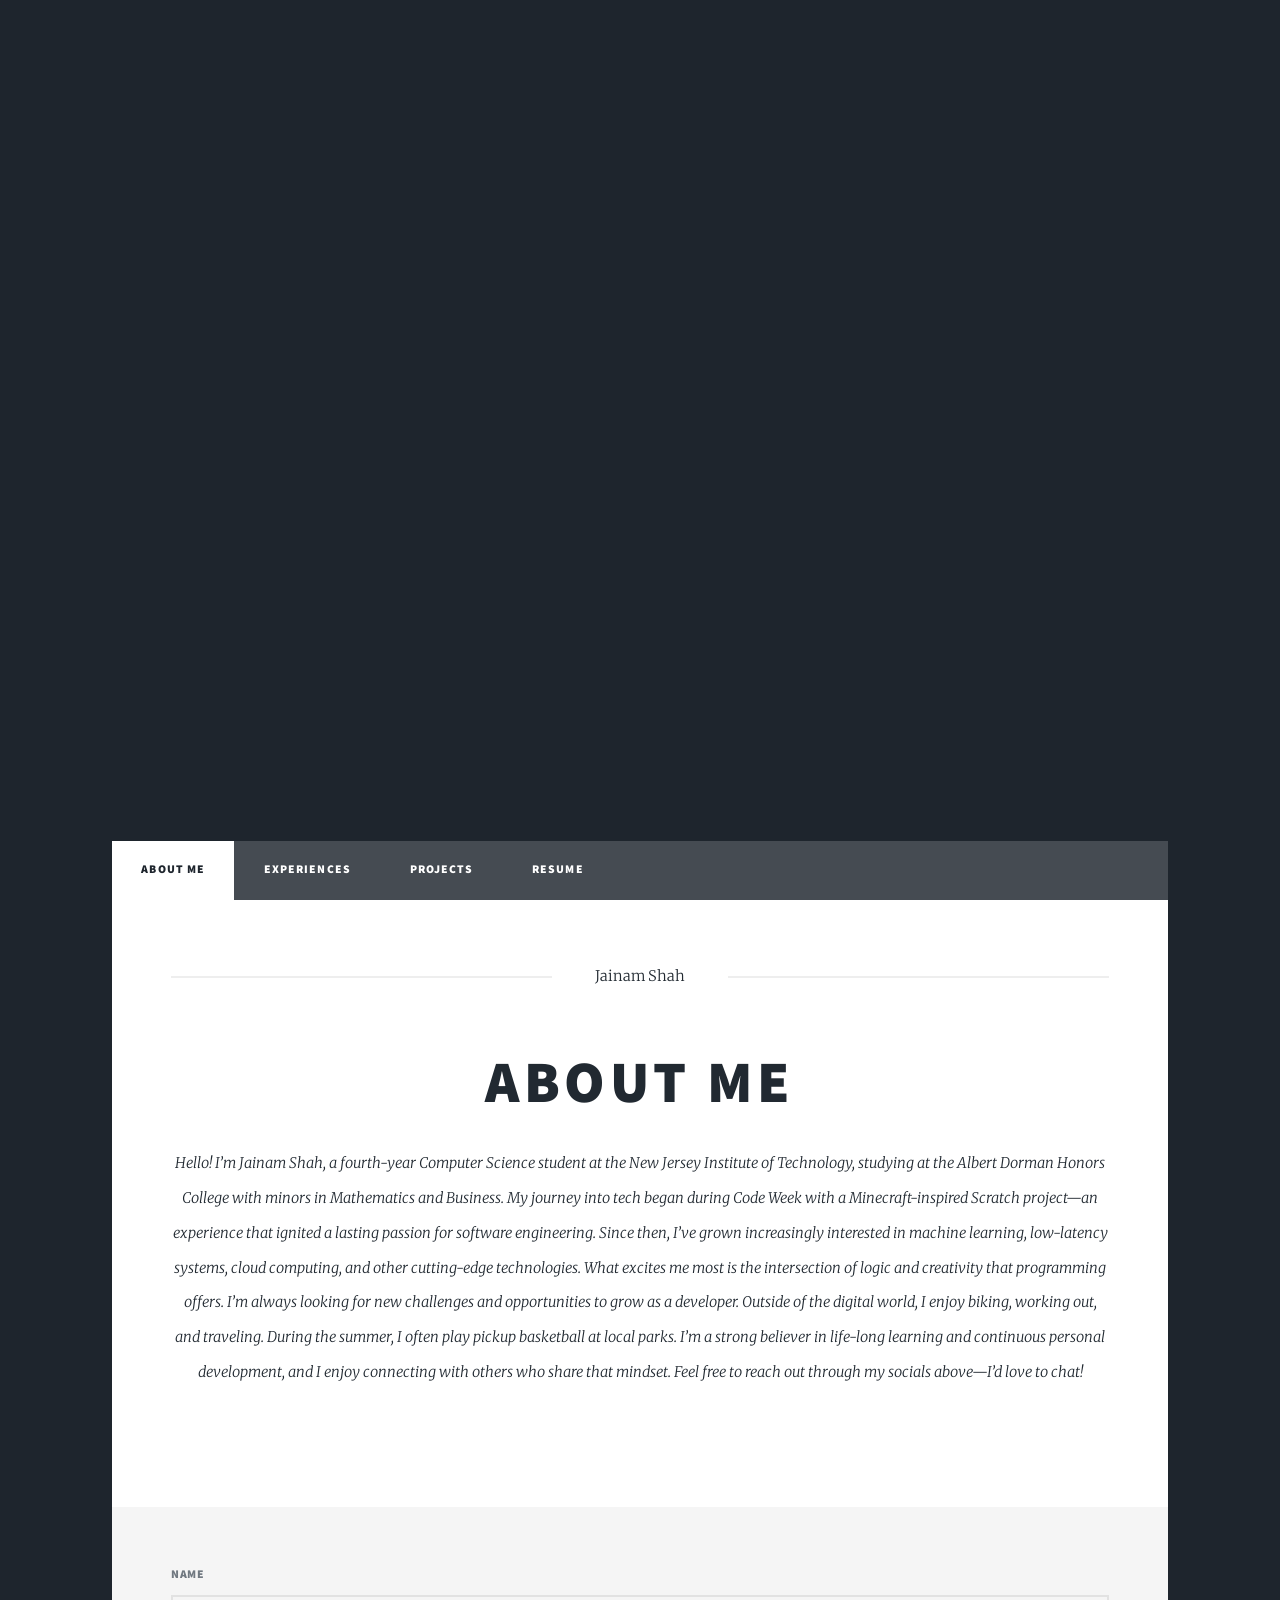
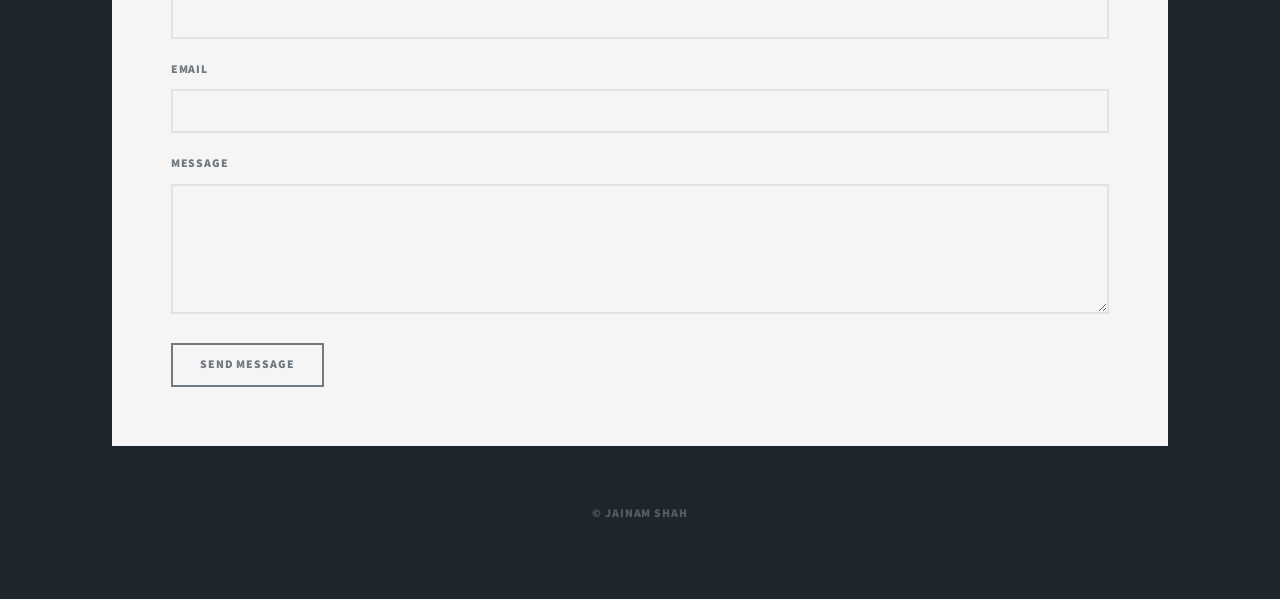
==== commit f8203efc: "changes to expierences page" ====
--- a/index.html
+++ b/index.html
@@ -11,7 +11,7 @@
 		}
 	</style>
 	<head>
-		<title>Jainam Shah Landing Page</title>
+		<title>Jainam Shah - Software Engineer</title>
 		<link rel="icon" type="image/jpg" href="images/j.jpg">
 		<meta charset="utf-8" />
 		<meta name="viewport" content="width=device-width, initial-scale=1, user-scalable=no" />
@@ -27,8 +27,8 @@
 					<div id="intro">
 						<img id="selfpicture" src="images/1713069211766.jpeg" alt="picture">
 						<h1>Jainam Shah<br /></h1>
-						<h2>Second Year Student @ New Jersey Institute of Technology<br /></h2>
-						<p>Software Engineer interested in AI, Machine Learning, and other emerging technologies</p>
+						<h2>Fourth Year Student @ New Jersey Institute of Technology<br /></h2>
+						<p>Software Engineer interested in Cloud Technology, AI, Machine Learning, and other emerging technologies</p>
 						<ul class="actions">
 							<li><a href="#header" class="button icon solid solo fa-arrow-down scrolly">Continue</a></li>
 						</ul>
@@ -64,7 +64,7 @@
 									<span class="date">Jainam Shah</span>
 									<h2><a href="#">About Me<br />
 									</a></h2>
-									<p>Hello! I’m Jainam Shah, a third-year Computer Science student at the New Jersey Institute of Technology, studying at the Albert Dorman Honors College with minors in Mathematics and Business.
+									<p>Hello! I’m Jainam Shah, a fourth-year Computer Science student at the New Jersey Institute of Technology, studying at the Albert Dorman Honors College with minors in Mathematics and Business.
 
 										My journey into tech began during Code Week with a Minecraft-inspired Scratch project—an experience that ignited a lasting passion for software engineering. Since then, I’ve grown increasingly interested in machine learning, low-latency systems, cloud computing, and other cutting-edge technologies.
 										
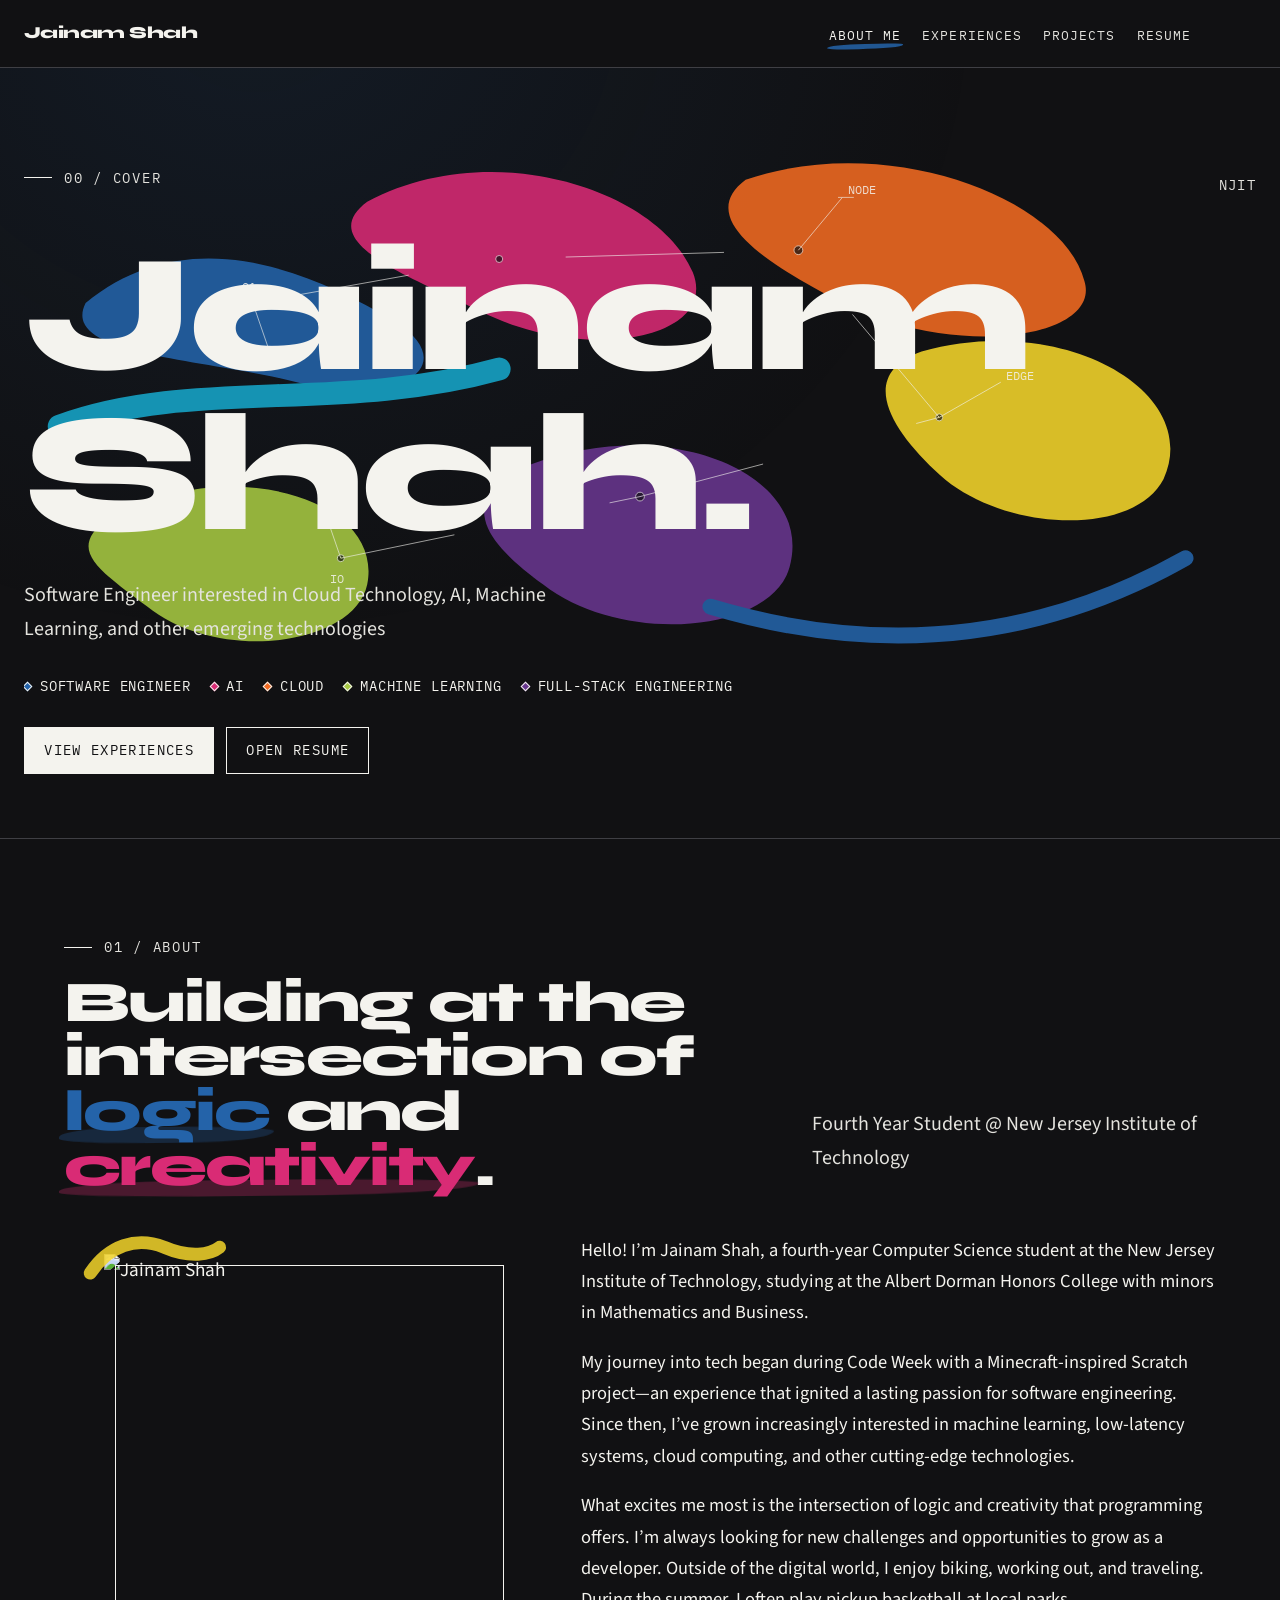
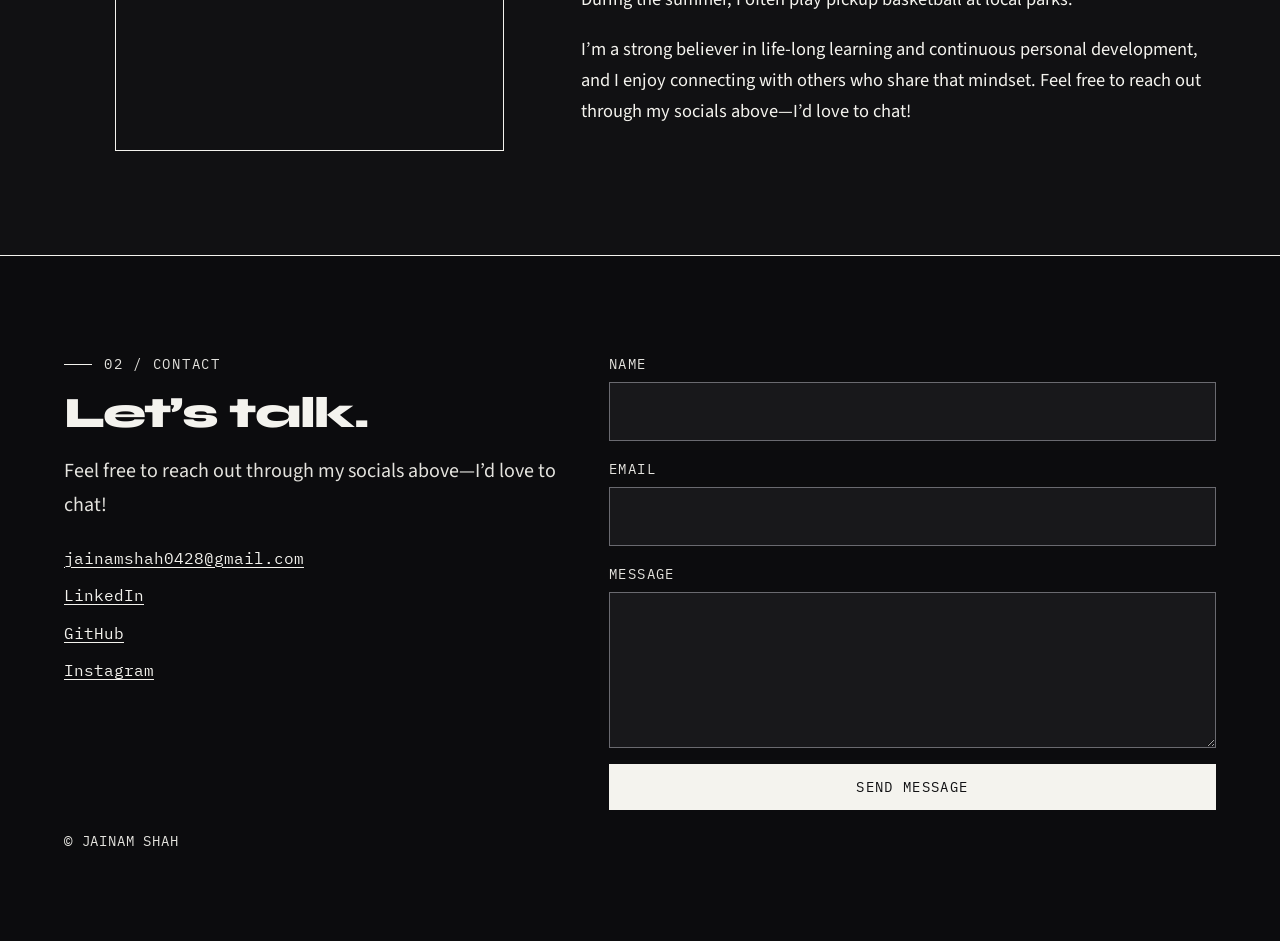
==== commit cc0fd832: "major changes" ====
--- a/index.html
+++ b/index.html
@@ -1,336 +1,169 @@
-<!DOCTYPE HTML>
-<!--
-	Massively by HTML5 UP
-	html5up.net | @ajlkn
-	Free for personal and commercial use under the CCA 3.0 license (html5up.net/license)
--->
-<html>
-	<style>
-		html {
-		  scroll-behavior: smooth; /* Enables smooth scrolling */
-		}
-	</style>
-	<head>
-		<title>Jainam Shah - Software Engineer</title>
-		<link rel="icon" type="image/jpg" href="images/j.jpg">
-		<meta charset="utf-8" />
-		<meta name="viewport" content="width=device-width, initial-scale=1, user-scalable=no" />
-		<link rel="stylesheet" href="assets/css/main.css" />
-		<noscript><link rel="stylesheet" href="assets/css/noscript.css" /></noscript>
-	</head>
-	<body class="is-preload">
+<!DOCTYPE html>
+<html lang="en">
+<head>
+  <meta charset="utf-8" />
+  <meta name="viewport" content="width=device-width, initial-scale=1" />
+  <title>Jainam Shah - Software Engineer</title>
+  <link rel="icon" type="image/jpg" href="images/j.jpg" />
+  <link rel="preconnect" href="https://fonts.googleapis.com" />
+  <link rel="preconnect" href="https://fonts.gstatic.com" crossorigin />
+  <link href="https://fonts.googleapis.com/css2?family=IBM+Plex+Mono:wght@400;500&family=Source+Sans+3:ital,wght@0,400;0,600;0,700;1,400&family=Syne:wght@600;700;800&display=swap" rel="stylesheet" />
+  <link rel="stylesheet" href="assets/css/fontawesome-all.min.css" />
+  <link rel="stylesheet" href="assets/css/sketchbook.css" />
+</head>
+<body>
+  <a class="skip-link" href="#main">Skip to content</a>
+  <div class="canvas page">
+    <header class="site-nav">
+      <div class="wrap-wide site-nav-inner">
+        <a class="brand" href="index.html">Jainam Shah</a>
+        <button class="nav-toggle" type="button" aria-expanded="false" aria-controls="site-menu" aria-label="Open menu">
+          <span></span>
+        </button>
+        <nav id="site-menu" aria-label="Primary">
+          <ul class="nav-links">
+            <li><a class="nav-link is-active" href="index.html">About Me</a></li>
+            <li><a class="nav-link" href="experiences.html">Experiences</a></li>
+            <li><a class="nav-link" href="projects.html">Projects</a></li>
+            <li><a class="nav-link" href="resume.html">Resume</a></li>
+          </ul>
+          <ul class="nav-socials">
+            <li><a href="https://www.instagram.com/j.shah28/" class="fab fa-instagram" aria-label="Instagram"><span class="label">Instagram</span></a></li>
+            <li><a href="https://github.com/jshah0428" class="fab fa-github" aria-label="GitHub"><span class="label">GitHub</span></a></li>
+            <li><a href="https://www.linkedin.com/in/jainamshah0428/" class="fab fa-linkedin" aria-label="LinkedIn"><span class="label">LinkedIn</span></a></li>
+            <li><a href="mailto:jainamshah0428@gmail.com" class="fas fa-envelope" aria-label="Email"><span class="label">Email</span></a></li>
+          </ul>
+        </nav>
+      </div>
+    </header>
 
-		<!-- Wrapper -->
-			<div id="wrapper" class="fade-in">
+    <main id="main">
+      <section class="hero wrap-wide">
+        <div class="hero-art" aria-hidden="true">
+          <svg viewBox="0 0 1400 720" fill="none" xmlns="http://www.w3.org/2000/svg">
+            <g opacity="0.88">
+              <path d="M70 210 C180 120 310 165 420 230 C500 280 430 330 310 300 C200 272 40 270 70 210" fill="#2463A9" />
+              <path d="M390 95 C530 20 720 80 760 175 C790 250 640 280 520 220 C430 176 330 140 390 95" fill="#D92B75" />
+              <path d="M820 70 C980 15 1180 90 1205 185 C1225 250 1060 275 930 210 C850 168 760 115 820 70" fill="#F26A21" />
+              <path d="M1020 265 C1180 220 1340 310 1295 410 C1260 478 1105 470 1035 400 C980 348 950 290 1020 265" fill="#F4D52B" />
+              <path d="M95 455 C230 380 410 430 390 530 C375 600 220 620 140 555 C80 510 50 490 95 455" fill="#A7C943" />
+              <path d="M560 400 C720 330 900 400 870 510 C850 585 680 600 590 530 C530 486 490 440 560 400" fill="#68368F" />
+              <path d="M40 350 C190 295 360 335 540 285" stroke="#16A6C9" stroke-width="26" stroke-linecap="round" />
+              <path d="M780 555 C980 615 1160 590 1320 500" stroke="#2463A9" stroke-width="18" stroke-linecap="round" />
+            </g>
+            <g stroke="#F4F3EE" stroke-width="1" opacity="0.7">
+              <circle cx="260" cy="210" r="5" fill="#111113" />
+              <circle cx="540" cy="160" r="4" fill="#111113" />
+              <circle cx="880" cy="150" r="5" fill="#111113" />
+              <circle cx="1040" cy="340" r="4" fill="#111113" />
+              <circle cx="700" cy="430" r="5" fill="#111113" />
+              <circle cx="360" cy="500" r="4" fill="#111113" />
+              <path class="draw-line" d="M260 210 L540 160 L880 150 L1040 340 L700 430 L360 500 L260 210" />
+              <path d="M880 150 L930 90" />
+              <path d="M925 90h18" />
+              <path d="M1040 340 L1110 300" />
+            </g>
+            <g fill="#F4F3EE" font-family="IBM Plex Mono, monospace" font-size="14" opacity="0.85">
+              <text x="936" y="86">NODE</text>
+              <text x="1116" y="298">EDGE</text>
+              <text x="248" y="196">01</text>
+              <text x="348" y="528">IO</text>
+            </g>
+          </svg>
+        </div>
 
-				<!-- Intro -->
-					<div id="intro">
-						<img id="selfpicture" src="images/1713069211766.jpeg" alt="picture">
-						<h1>Jainam Shah<br /></h1>
-						<h2>Fourth Year Student @ New Jersey Institute of Technology<br /></h2>
-						<p>Software Engineer interested in Cloud Technology, AI, Machine Learning, and other emerging technologies</p>
-						<ul class="actions">
-							<li><a href="#header" class="button icon solid solo fa-arrow-down scrolly">Continue</a></li>
-						</ul>
-					</div>
+        <div class="hero-copy reveal">
+          <div class="hero-meta-row">
+            <p class="kicker">00 / Cover</p>
+            <p class="coord">NJIT</p>
+          </div>
+          <h1 class="display display-xl hero-name">Jainam<br />Shah.</h1>
+          <p class="lede hero-sub">Software Engineer interested in Cloud Technology, AI, Machine Learning, and other emerging technologies</p>
+          <ul class="hero-identity">
+            <li>Software Engineer</li>
+            <li>AI</li>
+            <li>Cloud</li>
+            <li>Machine Learning</li>
+            <li>Full-Stack Engineering</li>
+          </ul>
+          <div class="actions">
+            <a class="btn" href="experiences.html">View experiences</a>
+            <a class="btn btn-ghost" href="resume.html">Open resume</a>
+          </div>
+        </div>
+      </section>
 
-				<!-- Header -->
-					
+      <section class="section" id="about">
+        <div class="wrap">
+          <div class="section-head">
+            <div>
+              <p class="kicker">01 / About</p>
+              <h2 class="display display-lg">Building at the intersection of <span class="paint-word" style="color:#2463A9">logic</span> and <span class="paint-word" style="color:#D92B75">creativity</span>.</h2>
+            </div>
+            <p class="lede">Fourth Year Student @ New Jersey Institute of Technology</p>
+          </div>
 
-				<!-- Nav -->
-					<nav id="nav">
-						<ul class="links">
-							<li class="active"> <a href="index.html">About Me</a></li>
-							<li><a href="experiences.html">Experiences</a></li>
-							<li><a href="projects.html">Projects</a></li>
-							<li><a href = "resume.html">Resume</a></li>
-						</ul>
-						<ul class="icons">
-							
-								<li><a href="https://www.instagram.com/j.shah28/" class="icon brands alt fa-instagram"><span class="label">Instagram</span></a></li>
-								<li><a href="https://github.com/jshah0428" class="icon brands alt fa-github"><span class="label">GitHub</span></a></li>
-								<li><a href="https://www.linkedin.com/in/jainamshah0428/" class="icon brands alt fa-linkedin"><span class="label">LinkedIn</span></a></li>
-								<li><a href="mailto:jainamshah0428@gmail.com" class="icon solid alt fa-envelope"><span class="label">Email</span></a></li>
-							
-						</ul>
-					</nav>
+          <div class="about-grid">
+            <figure class="portrait">
+              <svg class="portrait-scribble" viewBox="0 0 160 90" aria-hidden="true">
+                <path d="M10 50c20-30 50-40 80-28 28 12 50 8 60 0" stroke="#F4D52B" stroke-width="14" fill="none" stroke-linecap="round" opacity="0.85" />
+              </svg>
+              <img src="images/1713069211766.jpeg" alt="Jainam Shah" />
+              <span class="portrait-frame" aria-hidden="true"></span>
+            </figure>
+            <div class="prose">
+              <p>Hello! I’m Jainam Shah, a fourth-year Computer Science student at the New Jersey Institute of Technology, studying at the Albert Dorman Honors College with minors in Mathematics and Business.</p>
+              <p>My journey into tech began during Code Week with a Minecraft-inspired Scratch project—an experience that ignited a lasting passion for software engineering. Since then, I’ve grown increasingly interested in machine learning, low-latency systems, cloud computing, and other cutting-edge technologies.</p>
+              <p>What excites me most is the intersection of logic and creativity that programming offers. I’m always looking for new challenges and opportunities to grow as a developer. Outside of the digital world, I enjoy biking, working out, and traveling. During the summer, I often play pickup basketball at local parks.</p>
+              <p>I’m a strong believer in life-long learning and continuous personal development, and I enjoy connecting with others who share that mindset. Feel free to reach out through my socials above—I’d love to chat!</p>
+            </div>
+          </div>
 
-				<!-- Main -->
-					<div id="main">
+        </div>
+      </section>
+    </main>
 
-						<!-- Featured Post -->
-							<article class="post featured">
-								<header class="major">
-									<span class="date">Jainam Shah</span>
-									<h2><a href="#">About Me<br />
-									</a></h2>
-									<p>Hello! I’m Jainam Shah, a fourth-year Computer Science student at the New Jersey Institute of Technology, studying at the Albert Dorman Honors College with minors in Mathematics and Business.
-
-										My journey into tech began during Code Week with a Minecraft-inspired Scratch project—an experience that ignited a lasting passion for software engineering. Since then, I’ve grown increasingly interested in machine learning, low-latency systems, cloud computing, and other cutting-edge technologies.
-										
-										What excites me most is the intersection of logic and creativity that programming offers. I’m always looking for new challenges and opportunities to grow as a developer. Outside of the digital world, I enjoy biking, working out, and traveling. During the summer, I often play pickup basketball at local parks.
-										
-										I’m a strong believer in life-long learning and continuous personal development, and I enjoy connecting with others who share that mindset. Feel free to reach out through my socials above—I’d love to chat!
-										
-															
-									</p>
-								</header>
-								
-							</article>
-
-						<!-- Posts -->
-						<!-- <div id = "expierences">
-							<h1>Expierences</h1>
-						</div>
-							<section id = "posts" class="posts">
-								
-								<article>
-									
-									<header>
-										<span class="date"> July 2024 – Present</span>
-										<h2><a href="#">Tech For Good Inc.<br /></a></h2>
-									</header>
-									<a href="#" class="image fit"><img src="images/Tech For Good_High Quality.png" alt="tfg" /></a>
-									<p id ="jobtitles">Software Engineering Intern</p>
-									<p id = "explanation"> Engineered an Electronic Medical Records (EMR) system using Golang, available to 
-										rural hospitals in underprivileged areas. This will be pivotal in digitizing patient records 
-										(rather than being paper-based), making them increasingly accessible</p>
-
-							
-								</article>
-								<article>
-									<header>
-										<span class="date">February 2024 – Present</span>
-										<h2 id = "BDAL"><a href="#">Big Data Analytics Laboratory/Office of Naval Research<br />
-										</a></h2>
-										<style>
-											#BDAL{
-												font-size: 20px;
-											}
-										</style>
-									</header>
-									<a href="#" id ="bdal_picture" class="image fit"><img src="images/IMG_E8BCC4598E19-1.jpeg" alt="" /></a>
-									<style>
-										#bdal_picture{
-											display: inline-block;
-											margin-top: -15px;
-											width: 50%;
-											height: auto;
-										}
-									</style>
-									<p id ="jobtitles">Data Science Intern</p>
-									<p id = "explanation"> Enhanced the US Navy’s PASS project with Machine Learning and Data Science to predict ship maintenance delays 
-										and optimize resource allocation. Improved model accuracy, reduced predictive errors, and delivered insights from 
-										classified data to senior officials, resulting in significant cost savings and better prediction accuracy.</p>
-									
-								</article>
-								<article>
-									<header>
-										<span class="date">January 2024 – May 2024</span>
-										<h2 id = "SABOC"><a href="#">Structural Analysis of Biomedical Ontologies Center<br />
-										</a></h2>
-										<style>
-										#SABOC{
-											font-size: 20px;
-										}
-										</style>
-										</header>
-									</header>
-									<a href="#" class="image fit"><img src="images/saboc.jpeg" alt="saboc" /></a>
-									<p id ="jobtitles">Data Science Intern</p>
-									<p id = "explanation"> Enhanced the analysis of PubMed data by applying NumPy to extract combinations from a vast number of citations, 
-										identifying various Social Determinants of Health (SDoH). Utilized NumPy and Pandas to refine the dataset and expand the SDoH ontology. 
-										Additionally, employed the UMLS API to gather synonyms from multiple databases, enriching the ontology with semantically similar matches 
-										for more comprehensive insights.</p>
-								</article>
-								<article>
-									<header>
-										<span class="date">December 2023 - Present</span>
-										<h2><a href="#">Investment Fund<br />
-										</a></h2>
-										
-									</header>
-									<a id = "njitif_pic" href="#" class="image fit"><img src="images/download.png" alt="" /></a>
-									<style>
-										#njitif_pic{
-											display: inline-block;
-											margin-top: -15px;
-											width: 70%;
-											height: auto;
-										}
-									</style>
-									<p id ="jobtitles">Analyst</p>
-									<p id = "explanation"> 
-									Developed discounted cash flow (DCF) models for a range of Fortune 500 companies to assess their 
-										financial health and investment potential. Conducted in-depth research across various industries 
-										to stay current with emerging trends and market dynamics, ensuring a comprehensive evaluation of 
-										investability and financial stability.</p>
-									
-								</article>
-								
-							</section> -->
-							
-						<!-- Projects -->
-						<!-- <div id = "projects">
-							<h1>Projects</h1>
-						</div>
-							<section id = "posts" class="posts">
-								
-								<article>
-									
-									<header>
-										<span class="date"> July 2024 – Present</span>
-										<h2><a href="#">Tech For Good Inc.<br /></a></h2>
-									</header>
-									<a href="#" class="image fit"><img src="images/Tech For Good_High Quality.png" alt="tfg" /></a>
-									<p id ="jobtitles">Software Engineering Intern</p>
-									<p id = "explanation"> Engineered an Electronic Medical Records (EMR) system using Golang, available to 
-										rural hospitals in underprivileged areas. This will be pivotal in digitizing patient records 
-										(rather than being paper-based), making them increasingly accessible</p>
-
-							
-								</article>
-								<article>
-									<header>
-										<span class="date">February 2024 – Present</span>
-										<h2 id = "BDAL"><a href="#">Big Data Analytics Laboratory/Office of Naval Research<br />
-										</a></h2>
-										<style>
-											#BDAL{
-												font-size: 20px;
-											}
-										</style>
-									</header>
-									<a href="#" id ="bdal_picture" class="image fit"><img src="images/IMG_E8BCC4598E19-1.jpeg" alt="" /></a>
-									<style>
-										#bdal_picture{
-											display: inline-block;
-											margin-top: -15px;
-											width: 50%;
-											height: auto;
-										}
-									</style>
-									<p id ="jobtitles">Data Science Intern</p>
-									<p id = "explanation"> Enhanced the US Navy’s PASS project with Machine Learning and Data Science to predict ship maintenance delays 
-										and optimize resource allocation. Improved model accuracy, reduced predictive errors, and delivered insights from 
-										classified data to senior officials, resulting in significant cost savings and better prediction accuracy.</p>
-									
-								</article>
-								<article>
-									<header>
-										<span class="date">January 2024 – May 2024</span>
-										<h2 id = "SABOC"><a href="#">Structural Analysis of Biomedical Ontologies Center<br />
-										</a></h2>
-										<style>
-										#SABOC{
-											font-size: 20px;
-										}
-										</style>
-										</header>
-									</header>
-									<a href="#" class="image fit"><img src="images/saboc.jpeg" alt="saboc" /></a>
-									<p id ="jobtitles">Data Science Intern</p>
-									<p id = "explanation"> Enhanced the analysis of PubMed data by applying NumPy to extract combinations from a vast number of citations, 
-										identifying various Social Determinants of Health (SDoH). Utilized NumPy and Pandas to refine the dataset and expand the SDoH ontology. 
-										Additionally, employed the UMLS API to gather synonyms from multiple databases, enriching the ontology with semantically similar matches 
-										for more comprehensive insights.</p>
-								</article>
-								<article>
-									<header>
-										<span class="date">December 2023 - Present</span>
-										<h2><a href="#">Investment Fund<br />
-										</a></h2>
-										
-									</header>
-									<a id = "njitif_pic" href="#" class="image fit"><img src="images/download.png" alt="" /></a>
-									<style>
-										#njitif_pic{
-											display: inline-block;
-											margin-top: -15px;
-											width: 70%;
-											height: auto;
-										}
-									</style>
-									<p id ="jobtitles">Analyst</p>
-									<p id = "explanation"> 
-									Developed discounted cash flow (DCF) models for a range of Fortune 500 companies to assess their 
-										financial health and investment potential. Conducted in-depth research across various industries 
-										to stay current with emerging trends and market dynamics, ensuring a comprehensive evaluation of 
-										investability and financial stability.</p>
-									
-								</article>
-								
-							</section> -->
-
-						<!-- Footer -->
-							
-					</div>
-
-				<!-- Footer -->
-					<footer id="footer">
-						<section>
-							<form action="https://api.web3forms.com/submit" method="POST">
-								<div class="fields">
-									<div class="field">
-										<label for="name">Name</label>
-										<input type="text" name="name" id="name" required />
-									</div>
-									<div class="field">
-										<label for="email">Email</label>
-										<input type="email" name="email" id="email" required />
-									</div>
-									<div class="field">
-										<label for="message">Message</label>
-										<textarea name="message" id="message" rows="3" required></textarea>
-									</div>
-								</div>
-								<input type="hidden" name="access_key" value="6ddfe1da-90d0-420a-a9d8-35b6c56b2657">
-								<ul class="actions">
-									<li><input type="submit" value="Send Message" /></li>
-								</ul>
-							</form>
-						</section>
-						<!-- <section class="split contact">
-							
-							
-							<section>
-								<h3>Social</h3>
-								<ul class="icons alt">
-									<li><a href="#" class="icon brands alt fa-twitter"><span class="label">Twitter</span></a></li>
-									<li><a href="#" class="icon brands alt fa-facebook-f"><span class="label">Facebook</span></a></li>
-									<li><a href="#" class="icon brands alt fa-instagram"><span class="label">Instagram</span></a></li>
-									<li><a href="#" class="icon brands alt fa-github"><span class="label">GitHub</span></a></li>
-								</ul>
-							</section>
-						</section> -->
-					</footer>
-
-				<!-- Copyright -->
-					<div id="copyright">
-						<ul><li>&copy; Jainam Shah</li></ul><ul class="icons alt"></ul><ul>
-							<li><a href="https://www.instagram.com/j.shah28/" class="icon brands alt fa-instagram"><span class="label">Instagram</span></a></li>
-                            <li><a href="https://github.com/jshah0428" class="icon brands alt fa-github"><span class="label">GitHub</span></a></li>
-                            <li><a href="https://www.linkedin.com/in/jainamshah0428/" class="icon brands alt fa-linkedin"><span class="label">LinkedIn</span></a></li>
-                            <li><a href="mailto:jainamshah0428@gmail.com" class="icon solid alt fa-envelope"><span class="label">Email</span></a></li>
-						</ul>
-					</div>
-				
-
-						
-						
-						
-				
-
-			</div>
-
-		<!-- Scripts -->
-			<script src="assets/js/jquery.min.js"></script>
-			<script src="assets/js/jquery.scrollex.min.js"></script>
-			<script src="assets/js/jquery.scrolly.min.js"></script>
-			<script src="assets/js/browser.min.js"></script>
-			<script src="assets/js/breakpoints.min.js"></script>
-			<script src="assets/js/util.js"></script>
-			<script src="assets/js/main.js"></script>
-
-	</body>
-</html>+    <footer class="contact" id="contact">
+      <div class="wrap contact-grid">
+        <div>
+          <p class="kicker">02 / Contact</p>
+          <h2 class="display display-md">Let’s talk.</h2>
+          <p class="lede">Feel free to reach out through my socials above—I’d love to chat!</p>
+          <div class="contact-links">
+            <a href="mailto:jainamshah0428@gmail.com">jainamshah0428@gmail.com</a>
+            <a href="https://www.linkedin.com/in/jainamshah0428/">LinkedIn</a>
+            <a href="https://github.com/jshah0428">GitHub</a>
+            <a href="https://www.instagram.com/j.shah28/">Instagram</a>
+          </div>
+        </div>
+        <form class="contact-form" action="https://api.web3forms.com/submit" method="POST">
+          <div class="field">
+            <label for="name">Name</label>
+            <input type="text" name="name" id="name" required />
+          </div>
+          <div class="field">
+            <label for="email">Email</label>
+            <input type="email" name="email" id="email" required />
+          </div>
+          <div class="field">
+            <label for="message">Message</label>
+            <textarea name="message" id="message" rows="4" required></textarea>
+          </div>
+          <input type="hidden" name="access_key" value="6ddfe1da-90d0-420a-a9d8-35b6c56b2657" />
+          <button class="btn" type="submit">Send Message</button>
+        </form>
+      </div>
+      <div class="wrap legal">
+        <span>&copy; Jainam Shah</span>
+        <ul class="nav-socials">
+          <li><a href="https://www.instagram.com/j.shah28/" class="fab fa-instagram" aria-label="Instagram"><span class="label">Instagram</span></a></li>
+          <li><a href="https://github.com/jshah0428" class="fab fa-github" aria-label="GitHub"><span class="label">GitHub</span></a></li>
+          <li><a href="https://www.linkedin.com/in/jainamshah0428/" class="fab fa-linkedin" aria-label="LinkedIn"><span class="label">LinkedIn</span></a></li>
+          <li><a href="mailto:jainamshah0428@gmail.com" class="fas fa-envelope" aria-label="Email"><span class="label">Email</span></a></li>
+        </ul>
+      </div>
+    </footer>
+  </div>
+  <script src="assets/js/sketchbook.js"></script>
+</body>
+</html>
--- a/assets/css/sketchbook.css
+++ b/assets/css/sketchbook.css
@@ -0,0 +1,1044 @@
+/* ==========================================================================
+   The Engineer's Sketchbook — design tokens & primitives
+   ========================================================================== */
+
+:root {
+  --ivory: #111113;
+  --paper: #1C1C20;
+  --charcoal: #F4F3EE;
+  --graphite: #C8C8C3;
+  --line: #3F3F44;
+  --line-strong: #6A6A70;
+
+  --cobalt: #2463A9;
+  --cyan: #16A6C9;
+  --magenta: #D92B75;
+  --tangerine: #F26A21;
+  --yellow: #F4D52B;
+  --lime: #A7C943;
+  --violet: #68368F;
+
+  --font-display: "Syne", "Helvetica Neue", Arial, sans-serif;
+  --font-body: "Source Sans 3", "Segoe UI", sans-serif;
+  --font-mono: "IBM Plex Mono", ui-monospace, monospace;
+
+  --space-2xs: 0.25rem;
+  --space-xs: 0.5rem;
+  --space-sm: 0.75rem;
+  --space-md: 1.25rem;
+  --space-lg: 2rem;
+  --space-xl: 3.5rem;
+  --space-2xl: 6rem;
+  --space-3xl: 9rem;
+
+  --nav-h: 4.25rem;
+  --max: 72rem;
+  --max-wide: 82rem;
+  --ease: cubic-bezier(0.22, 1, 0.36, 1);
+  --duration: 0.55s;
+  --focus: 2px solid #F4D52B;
+}
+
+*,
+*::before,
+*::after { box-sizing: border-box; }
+
+html {
+  scroll-behavior: auto;
+  scroll-padding-top: calc(var(--nav-h) + 1rem);
+}
+
+body {
+  margin: 0;
+  background: #111113;
+  color: #F4F3EE;
+  font-family: var(--font-body);
+  font-size: 1.2rem;
+  line-height: 1.7;
+  font-weight: 400;
+  -webkit-font-smoothing: antialiased;
+}
+
+img {
+  max-width: 100%;
+  height: auto;
+  display: block;
+  background: transparent;
+  border: 0;
+  filter: invert(1) hue-rotate(180deg);
+}
+
+.portrait img {
+  filter: none;
+}
+
+a {
+  color: inherit;
+  text-decoration-thickness: 1px;
+  text-underline-offset: 0.18em;
+}
+
+a:hover { color: var(--cobalt); }
+
+:focus-visible {
+  outline: var(--focus);
+  outline-offset: 3px;
+}
+
+.skip-link {
+  position: absolute;
+  left: 1rem;
+  top: -4rem;
+  z-index: 200;
+  background: #F4D52B;
+  color: #111113;
+  padding: 0.6rem 0.9rem;
+  font-family: var(--font-mono);
+  font-size: 0.9rem;
+}
+
+.skip-link:focus { top: 1rem; }
+
+/* --------------------------------------------------------------------------
+   Technical canvas / hairlines
+   -------------------------------------------------------------------------- */
+
+.canvas {
+  position: relative;
+  min-height: 100vh;
+  background: #111113;
+}
+
+.canvas::before {
+  content: "";
+  pointer-events: none;
+  position: fixed;
+  inset: 0;
+  z-index: 0;
+  background: radial-gradient(ellipse at 20% 0%, rgba(36, 99, 169, 0.12), transparent 50%);
+}
+
+.page { position: relative; z-index: 1; }
+
+.wrap {
+  width: min(calc(100% - 3rem), var(--max));
+  margin-inline: auto;
+}
+
+.wrap-wide {
+  width: min(calc(100% - 3rem), var(--max-wide));
+  margin-inline: auto;
+}
+
+/* --------------------------------------------------------------------------
+   Type
+   -------------------------------------------------------------------------- */
+
+.mono,
+.kicker,
+.meta,
+.anno,
+.node,
+.nav-link,
+.btn {
+  font-family: var(--font-mono);
+}
+
+.kicker {
+  display: flex;
+  align-items: center;
+  gap: 0.75rem;
+  font-size: 0.9rem;
+  letter-spacing: 0.12em;
+  text-transform: uppercase;
+  color: #E4E3DE;
+  margin: 0 0 1rem;
+}
+
+.kicker::before {
+  content: "";
+  width: 1.75rem;
+  height: 1px;
+  background: var(--charcoal);
+}
+
+.display {
+  font-family: var(--font-display);
+  font-weight: 800;
+  letter-spacing: -0.03em;
+  line-height: 0.95;
+  margin: 0;
+  color: #F4F3EE;
+}
+
+.display-xl { font-size: clamp(4.2rem, 14vw, 10.5rem); }
+.display-lg { font-size: clamp(2.6rem, 6vw, 4.6rem); }
+.display-md { font-size: clamp(1.8rem, 3.4vw, 2.8rem); }
+
+.lede {
+  font-size: 1.25rem;
+  color: #E4E3DE;
+  max-width: 40rem;
+}
+
+.paint-word {
+  position: relative;
+  z-index: 0;
+}
+
+.paint-word::after {
+  content: "";
+  position: absolute;
+  z-index: -1;
+  left: -0.08em;
+  right: -0.08em;
+  bottom: 0.04em;
+  height: 0.28em;
+  background: currentColor;
+  opacity: 0.28;
+  border-radius: 40% 60% 50% 50% / 70% 40% 80% 40%;
+  transform: rotate(-0.6deg) scaleX(0);
+  transform-origin: left center;
+  animation: paint-once 0.7s var(--ease) 0.4s forwards;
+}
+
+.mark {
+  background: linear-gradient(transparent 62%, color-mix(in srgb, var(--accent, var(--yellow)) 55%, transparent) 62%);
+  box-decoration-break: clone;
+}
+
+[data-accent="cobalt"] { --accent: var(--cobalt); }
+[data-accent="cyan"] { --accent: var(--cyan); }
+[data-accent="magenta"] { --accent: var(--magenta); }
+[data-accent="tangerine"] { --accent: var(--tangerine); }
+[data-accent="yellow"] { --accent: var(--yellow); }
+[data-accent="lime"] { --accent: var(--lime); }
+[data-accent="violet"] { --accent: var(--violet); }
+
+/* --------------------------------------------------------------------------
+   Navigation — conventional, sticky, obvious
+   -------------------------------------------------------------------------- */
+
+.site-nav {
+  position: sticky;
+  top: 0;
+  z-index: 50;
+  height: var(--nav-h);
+  background: #111113;
+  border-bottom: 1px solid var(--line);
+}
+
+.site-nav-inner {
+  height: 100%;
+  display: flex;
+  align-items: center;
+  justify-content: space-between;
+  gap: 1.5rem;
+}
+
+.brand {
+  font-family: var(--font-display);
+  font-weight: 800;
+  letter-spacing: -0.03em;
+  font-size: 1.05rem;
+  text-decoration: none;
+  white-space: nowrap;
+}
+
+.brand { color: #F4F3EE; }
+.brand:hover { color: #F4D52B; }
+
+.nav-toggle {
+  display: none;
+  width: 2.5rem;
+  height: 2.5rem;
+  border: 1px solid var(--charcoal);
+  background: transparent;
+  cursor: pointer;
+  position: relative;
+  margin-left: auto;
+}
+
+.nav-toggle span,
+.nav-toggle span::before,
+.nav-toggle span::after {
+  display: block;
+  width: 1.1rem;
+  height: 1.5px;
+  background: var(--charcoal);
+  position: absolute;
+  left: 0.65rem;
+}
+
+.nav-toggle span { top: 50%; }
+.nav-toggle span::before { content: ""; top: -6px; }
+.nav-toggle span::after { content: ""; top: 6px; }
+
+#site-menu {
+  display: flex;
+  align-items: center;
+  gap: 1.5rem;
+}
+
+.nav-links {
+  display: flex;
+  align-items: center;
+  gap: 0.15rem 1.35rem;
+  list-style: none;
+  margin: 0;
+  padding: 0;
+}
+
+.nav-link {
+  position: relative;
+  font-size: 0.8rem;
+  letter-spacing: 0.08em;
+  text-transform: uppercase;
+  text-decoration: none;
+  color: #E4E3DE;
+  padding: 0.35rem 0;
+  white-space: nowrap;
+}
+
+.nav-link:hover { color: #F4D52B; }
+
+.nav-link.is-active {
+  color: #F4F3EE;
+}
+
+.nav-link.is-active::after,
+.nav-link:hover::after {
+  content: "";
+  position: absolute;
+  left: -2px;
+  right: -2px;
+  bottom: 0;
+  height: 5px;
+  background: var(--cobalt);
+  border-radius: 60% 40% 70% 30% / 80% 20% 80% 40%;
+  opacity: 0.85;
+  transform: rotate(-1.2deg);
+}
+
+.nav-link:not(.is-active):hover::after {
+  background: var(--yellow);
+  opacity: 0.7;
+}
+
+.nav-cta {
+  color: #F4F3EE;
+}
+
+.nav-socials {
+  display: flex;
+  align-items: center;
+  gap: 0.85rem;
+  list-style: none;
+  margin: 0;
+  padding: 0;
+}
+
+.nav-socials a {
+  color: #F4F3EE;
+  font-size: 1.05rem;
+  text-decoration: none;
+}
+
+.nav-socials a:hover { color: #F4D52B; }
+
+.nav-socials .label { position: absolute; width: 1px; height: 1px; overflow: hidden; clip: rect(0 0 0 0); }
+
+/* --------------------------------------------------------------------------
+   Buttons
+   -------------------------------------------------------------------------- */
+
+.btn {
+  display: inline-flex;
+  align-items: center;
+  justify-content: center;
+  gap: 0.6rem;
+  min-height: 2.85rem;
+  padding: 0.7rem 1.2rem;
+  border: 1px solid #F4F3EE;
+  background: #F4F3EE;
+  color: #111113;
+  font-size: 0.85rem;
+  letter-spacing: 0.1em;
+  text-transform: uppercase;
+  text-decoration: none;
+  cursor: pointer;
+  transition: background 0.15s ease, color 0.15s ease;
+}
+
+.btn:hover {
+  background: #F4D52B;
+  border-color: #F4D52B;
+  color: #111113;
+}
+
+.btn-ghost {
+  background: transparent;
+  color: #F4F3EE;
+}
+
+.btn-ghost:hover {
+  background: #F4F3EE;
+  color: #111113;
+}
+
+.actions {
+  display: flex;
+  flex-wrap: wrap;
+  gap: 0.75rem;
+  margin-top: 1.75rem;
+}
+
+/* --------------------------------------------------------------------------
+   Hero
+   -------------------------------------------------------------------------- */
+
+.hero {
+  position: relative;
+  padding: clamp(2.5rem, 6vw, 5rem) 0 4rem;
+  overflow: hidden;
+}
+
+.hero-art {
+  position: absolute;
+  inset: 4% 0 auto;
+  height: min(78vh, 42rem);
+  pointer-events: none;
+}
+
+.hero-art svg {
+  width: 100%;
+  height: 100%;
+}
+
+.hero-copy {
+  position: relative;
+  z-index: 2;
+  padding-top: 1rem;
+}
+
+.hero-name {
+  max-width: 14ch;
+}
+
+.hero-identity {
+  display: flex;
+  flex-wrap: wrap;
+  gap: 0.55rem 1.25rem;
+  margin: 1.75rem 0 0;
+  padding: 0;
+  list-style: none;
+}
+
+.hero-identity li {
+  font-family: var(--font-mono);
+  font-size: 0.9rem;
+  letter-spacing: 0.06em;
+  text-transform: uppercase;
+  color: #F4F3EE;
+  display: flex;
+  align-items: center;
+  gap: 0.55rem;
+}
+
+.hero-identity li::before {
+  content: "";
+  width: 7px;
+  height: 7px;
+  border: 1px solid var(--charcoal);
+  background: var(--dot, var(--yellow));
+  transform: rotate(45deg);
+}
+
+.hero-identity li:nth-child(1) { --dot: var(--cobalt); }
+.hero-identity li:nth-child(2) { --dot: var(--magenta); }
+.hero-identity li:nth-child(3) { --dot: var(--tangerine); }
+.hero-identity li:nth-child(4) { --dot: var(--lime); }
+.hero-identity li:nth-child(5) { --dot: var(--violet); }
+
+.hero-sub {
+  margin-top: 1.5rem;
+  max-width: 36rem;
+}
+
+.coord {
+  font-family: var(--font-mono);
+  font-size: 0.85rem;
+  letter-spacing: 0.1em;
+  color: #E4E3DE;
+  text-transform: uppercase;
+}
+
+.hero-meta-row {
+  display: flex;
+  justify-content: space-between;
+  gap: 1rem;
+  margin-bottom: 1.5rem;
+}
+
+/* --------------------------------------------------------------------------
+   Sections
+   -------------------------------------------------------------------------- */
+
+.section {
+  padding: var(--space-2xl) 0;
+  border-top: 1px solid var(--line);
+}
+
+.section-head {
+  display: grid;
+  grid-template-columns: minmax(0, 1.4fr) minmax(0, 0.8fr);
+  gap: 1.5rem 2.5rem;
+  align-items: end;
+  margin-bottom: 2.5rem;
+}
+
+.section-head .display {
+  max-width: 16ch;
+  font-size: clamp(2.2rem, 5vw, 3.6rem);
+  line-height: 0.95;
+}
+
+.about-grid {
+  display: grid;
+  grid-template-columns: minmax(0, 0.85fr) minmax(0, 1.15fr);
+  gap: 3rem;
+  align-items: start;
+}
+
+.portrait {
+  position: relative;
+}
+
+.portrait img {
+  width: 100%;
+  max-height: 32rem;
+  aspect-ratio: 4 / 5;
+  object-fit: cover;
+  object-position: top center;
+}
+
+.portrait-frame {
+  position: absolute;
+  inset: 0.7rem -0.7rem -0.7rem 0.7rem;
+  border: 1px solid #F4F3EE;
+  pointer-events: none;
+}
+
+.portrait-scribble {
+  position: absolute;
+  width: 38%;
+  height: 22%;
+  left: -6%;
+  top: -8%;
+  pointer-events: none;
+}
+
+.prose p { margin: 0 0 1.15rem; color: #F4F3EE; font-size: 1.15rem; }
+
+.prose p:last-child { margin-bottom: 0; }
+
+/* --------------------------------------------------------------------------
+   Skills notebook
+   -------------------------------------------------------------------------- */
+
+.skill-board {
+  display: grid;
+  grid-template-columns: repeat(3, minmax(0, 1fr));
+  gap: 0;
+  border-top: 1px solid var(--line);
+  margin-top: 3rem;
+}
+
+.skill-col {
+  padding: 1.4rem 1.3rem 1.6rem 0;
+  border-bottom: 1px solid var(--line);
+}
+
+.skill-col:nth-child(3n + 2),
+.skill-col:nth-child(3n + 3) {
+  padding-left: 1.3rem;
+  border-left: 1px solid var(--line);
+}
+
+.skill-col h3 {
+  font-family: var(--font-mono);
+  font-size: 0.85rem;
+  letter-spacing: 0.12em;
+  text-transform: uppercase;
+  margin: 0 0 0.85rem;
+  color: #F4D52B;
+}
+
+.skill-col ul {
+  list-style: none;
+  margin: 0;
+  padding: 0;
+}
+
+.skill-col li {
+  font-size: 1.05rem;
+  color: #F4F3EE;
+  padding: 0.28rem 0;
+  border-bottom: 1px dashed var(--line);
+}
+
+/* --------------------------------------------------------------------------
+   Experience timeline
+   -------------------------------------------------------------------------- */
+
+.timeline {
+  position: relative;
+  display: grid;
+  gap: 0;
+}
+
+.timeline::before {
+  content: "";
+  position: absolute;
+  left: 0.42rem;
+  top: 0.3rem;
+  bottom: 0.3rem;
+  width: 1px;
+  background: var(--line-strong);
+}
+
+.chapter {
+  position: relative;
+  padding: 2.25rem 0 2.75rem 2.6rem;
+  border-top: 1px solid var(--line);
+}
+
+.chapter:first-child { border-top: 0; }
+
+.chapter-node {
+  position: absolute;
+  left: 0;
+  top: 2.55rem;
+  width: 0.9rem;
+  height: 0.9rem;
+  background: var(--ivory);
+  border: 1.5px solid var(--charcoal);
+  transform: rotate(45deg);
+  z-index: 2;
+}
+
+.chapter.is-active .chapter-node,
+.chapter:hover .chapter-node {
+  background: var(--accent, var(--cobalt));
+  border-color: var(--accent, var(--cobalt));
+}
+
+.chapter-top {
+  display: grid;
+  grid-template-columns: minmax(0, 1.15fr) minmax(8rem, 0.55fr);
+  gap: 1rem 2rem;
+  align-items: start;
+}
+
+.chapter-logo {
+  width: 8.5rem;
+  height: 3.6rem;
+  object-fit: contain;
+  object-position: left center;
+  margin: 0.75rem 0 1rem;
+  padding: 0;
+  background: transparent;
+}
+
+.chapter h2 {
+  font-family: var(--font-display);
+  font-size: clamp(1.8rem, 3vw, 2.6rem);
+  letter-spacing: -0.03em;
+  line-height: 1.05;
+  margin: 0.15rem 0 0.45rem;
+  color: #F4F3EE;
+}
+
+.role {
+  font-size: 1.15rem;
+  font-weight: 600;
+  margin: 0;
+  color: #F4F3EE;
+}
+
+.chapter-dates {
+  text-align: right;
+  font-family: var(--font-mono);
+  font-size: 0.95rem;
+  letter-spacing: 0.04em;
+  text-transform: uppercase;
+  color: #E4E3DE;
+}
+
+.chapter-id {
+  font-family: var(--font-mono);
+  font-size: 0.85rem;
+  letter-spacing: 0.12em;
+  color: #F4D52B;
+}
+
+.metrics {
+  display: flex;
+  flex-wrap: wrap;
+  gap: 1.5rem 2.25rem;
+  margin: 1.4rem 0 1.1rem;
+}
+
+.metric {
+  position: relative;
+}
+
+.metric-value {
+  font-family: var(--font-display);
+  font-size: clamp(2.4rem, 5vw, 3.6rem);
+  font-weight: 800;
+  letter-spacing: -0.05em;
+  line-height: 0.9;
+}
+
+.metric-label {
+  display: block;
+  margin-top: 0.35rem;
+  font-family: var(--font-mono);
+  font-size: 0.68rem;
+  letter-spacing: 0.12em;
+  text-transform: uppercase;
+  color: var(--graphite);
+  max-width: 10rem;
+}
+
+.metric-scribble {
+  position: absolute;
+  inset: -18% -16% auto;
+  height: 85%;
+  width: 130%;
+  pointer-events: none;
+  opacity: 0.9;
+}
+
+/* --------------------------------------------------------------------------
+   Architecture diagrams
+   -------------------------------------------------------------------------- */
+
+.schematic {
+  margin: 1.35rem 0 1.5rem;
+  padding: 1rem 0 0.25rem;
+}
+
+.schematic-label {
+  font-family: var(--font-mono);
+  font-size: 0.85rem;
+  letter-spacing: 0.1em;
+  text-transform: uppercase;
+  color: #E4E3DE;
+  margin-bottom: 0.7rem;
+}
+
+.flow {
+  display: flex;
+  flex-wrap: wrap;
+  align-items: center;
+  gap: 0.45rem 0.35rem;
+}
+
+.node {
+  display: inline-flex;
+  align-items: center;
+  justify-content: center;
+  min-height: 2rem;
+  padding: 0.2rem 0.15rem 0.3rem;
+  border: 0;
+  border-bottom: 1px solid #F4F3EE;
+  background: transparent;
+  font-size: 0.9rem;
+  letter-spacing: 0.03em;
+  text-transform: uppercase;
+  color: #F4F3EE;
+}
+
+.node-fill {
+  box-shadow: inset 0 -0.55rem 0 color-mix(in srgb, var(--accent, var(--cobalt)) 28%, transparent);
+}
+
+.flow-arrow {
+  width: 1.6rem;
+  height: 10px;
+  color: var(--graphite);
+}
+
+.flow-arrow svg { width: 100%; height: 100%; }
+
+/* --------------------------------------------------------------------------
+   Projects
+   -------------------------------------------------------------------------- */
+
+.project {
+  display: grid;
+  grid-template-columns: minmax(0, 1.05fr) minmax(0, 0.95fr);
+  gap: 2.5rem 3.5rem;
+  padding: 3rem 0;
+  border-top: 1px solid var(--line);
+  align-items: start;
+}
+
+.project:nth-child(even) { direction: rtl; }
+.project:nth-child(even) > * { direction: ltr; }
+
+.project-media {
+  position: relative;
+  background: transparent;
+}
+
+.project-media img {
+  width: 100%;
+  max-height: 22rem;
+  object-fit: contain;
+}
+
+.project h2 {
+  font-family: var(--font-display);
+  font-size: clamp(2rem, 4vw, 3.1rem);
+  letter-spacing: -0.03em;
+  line-height: 1;
+  margin: 0.2rem 0 1rem;
+  color: #F4F3EE;
+}
+
+.project h2 a { text-decoration: none; color: #F4F3EE; }
+.project h2 a:hover { color: var(--accent, var(--cyan)); }
+
+.stack {
+  display: flex;
+  flex-wrap: wrap;
+  gap: 0.4rem 0.9rem;
+  margin: 1rem 0 0;
+  padding: 0;
+  list-style: none;
+}
+
+.stack li {
+  font-family: var(--font-mono);
+  font-size: 0.85rem;
+  letter-spacing: 0.06em;
+  text-transform: uppercase;
+  color: #E4E3DE;
+}
+
+/* --------------------------------------------------------------------------
+   Resume / contact
+   -------------------------------------------------------------------------- */
+
+.resume-panel {
+  display: grid;
+  grid-template-columns: 1fr;
+  gap: 2rem;
+  align-items: start;
+}
+
+.resume-frame {
+  width: 100%;
+  min-height: 80vh;
+  border: 1px solid var(--charcoal);
+  background: white;
+}
+
+.contact {
+  padding: var(--space-2xl) 0 var(--space-xl);
+  border-top: 1px solid #F4F3EE;
+  background: #0C0C0E;
+}
+
+.contact-grid {
+  display: grid;
+  grid-template-columns: minmax(0, 0.9fr) minmax(0, 1.1fr);
+  gap: 3rem;
+}
+
+.contact-links {
+  display: flex;
+  flex-direction: column;
+  gap: 0.65rem;
+  margin: 1.4rem 0 0;
+}
+
+.contact-links a {
+  font-family: var(--font-mono);
+  font-size: 1rem;
+  color: #F4F3EE;
+}
+
+.contact-links a:hover { color: #F4D52B; }
+
+form.contact-form {
+  display: grid;
+  gap: 1rem;
+}
+
+.field {
+  display: grid;
+  gap: 0.35rem;
+}
+
+.field label {
+  font-family: var(--font-mono);
+  font-size: 0.9rem;
+  letter-spacing: 0.1em;
+  text-transform: uppercase;
+  color: #E4E3DE;
+}
+
+.field input,
+.field textarea {
+  width: 100%;
+  border: 1px solid #6A6A70;
+  background: #18181b;
+  padding: 0.75rem 0.8rem;
+  font: inherit;
+  color: #F4F3EE;
+  border-radius: 0;
+}
+
+.field input:focus,
+.field textarea:focus {
+  outline: none;
+  border-bottom-color: var(--cobalt);
+}
+
+.legal {
+  padding: 1.25rem 0 2rem;
+  font-family: var(--font-mono);
+  font-size: 0.85rem;
+  letter-spacing: 0.06em;
+  text-transform: uppercase;
+  color: #E4E3DE;
+  display: flex;
+  justify-content: space-between;
+  align-items: center;
+  gap: 1rem;
+}
+
+.legal .nav-socials { margin-left: auto; }
+
+/* --------------------------------------------------------------------------
+   Motion
+   -------------------------------------------------------------------------- */
+
+.reveal {
+  opacity: 0;
+  transform: translateY(14px);
+  animation: rise 0.7s var(--ease) forwards;
+}
+
+.hero .reveal { animation-delay: 0.05s; }
+
+@keyframes rise {
+  to { opacity: 1; transform: none; }
+}
+
+@keyframes paint-once {
+  to { transform: rotate(-0.6deg) scaleX(1); }
+}
+
+.draw-line {
+  stroke-dasharray: 180;
+  stroke-dashoffset: 180;
+  animation: draw 1.1s var(--ease) 0.2s forwards;
+}
+
+@keyframes draw {
+  to { stroke-dashoffset: 0; }
+}
+
+@media (prefers-reduced-motion: reduce) {
+  *, *::before, *::after {
+    animation: none !important;
+    transition: none !important;
+  }
+  .reveal { opacity: 1; transform: none; }
+  .paint-word::after { transform: rotate(-0.6deg) scaleX(1); }
+  .draw-line { stroke-dashoffset: 0; }
+}
+
+/* --------------------------------------------------------------------------
+   Responsive
+   -------------------------------------------------------------------------- */
+
+@media (max-width: 980px) {
+  .section-head,
+  .about-grid,
+  .resume-panel,
+  .contact-grid,
+  .project {
+    grid-template-columns: 1fr;
+  }
+
+  .project:nth-child(even) { direction: ltr; }
+  .skill-board { grid-template-columns: 1fr 1fr; }
+  .skill-col:nth-child(3n + 2),
+  .skill-col:nth-child(3n + 3) {
+    border-left: 0;
+    padding-left: 0;
+  }
+  .skill-col:nth-child(even) {
+    padding-left: 1.3rem;
+    border-left: 1px solid var(--line);
+  }
+  .hero-art { opacity: 0.85; height: 28rem; }
+}
+
+@media (max-width: 760px) {
+  .wrap,
+  .wrap-wide { width: min(calc(100% - 2rem), var(--max)); }
+
+  .nav-toggle { display: block; }
+
+  #site-menu {
+    display: none;
+    position: absolute;
+    top: var(--nav-h);
+    left: 0;
+    right: 0;
+    background: #111113;
+    border-bottom: 1px solid #F4F3EE;
+    flex-direction: column;
+    align-items: flex-start;
+    padding: 1rem 1.25rem 1.25rem;
+    gap: 1rem;
+  }
+
+  .site-nav.is-open #site-menu { display: flex; }
+
+  .nav-links {
+    display: flex;
+    position: static;
+    flex-direction: column;
+    align-items: flex-start;
+    padding: 0;
+    background: transparent;
+    gap: 0.45rem;
+  }
+
+  .skill-board { grid-template-columns: 1fr; }
+  .skill-col:nth-child(even) {
+    padding-left: 0;
+    border-left: 0;
+  }
+
+  .hero-art { display: none; }
+  .display-xl { font-size: clamp(3.4rem, 18vw, 5.4rem); }
+  .chapter { padding-left: 2.1rem; }
+  .chapter-top { grid-template-columns: 1fr; }
+  .chapter-dates { text-align: left; }
+  .metrics { gap: 1.1rem 1.5rem; }
+  .legal { flex-direction: column; }
+}
+
+@media (max-width: 480px) {
+  body { font-size: 1rem; }
+  .btn { width: 100%; }
+}
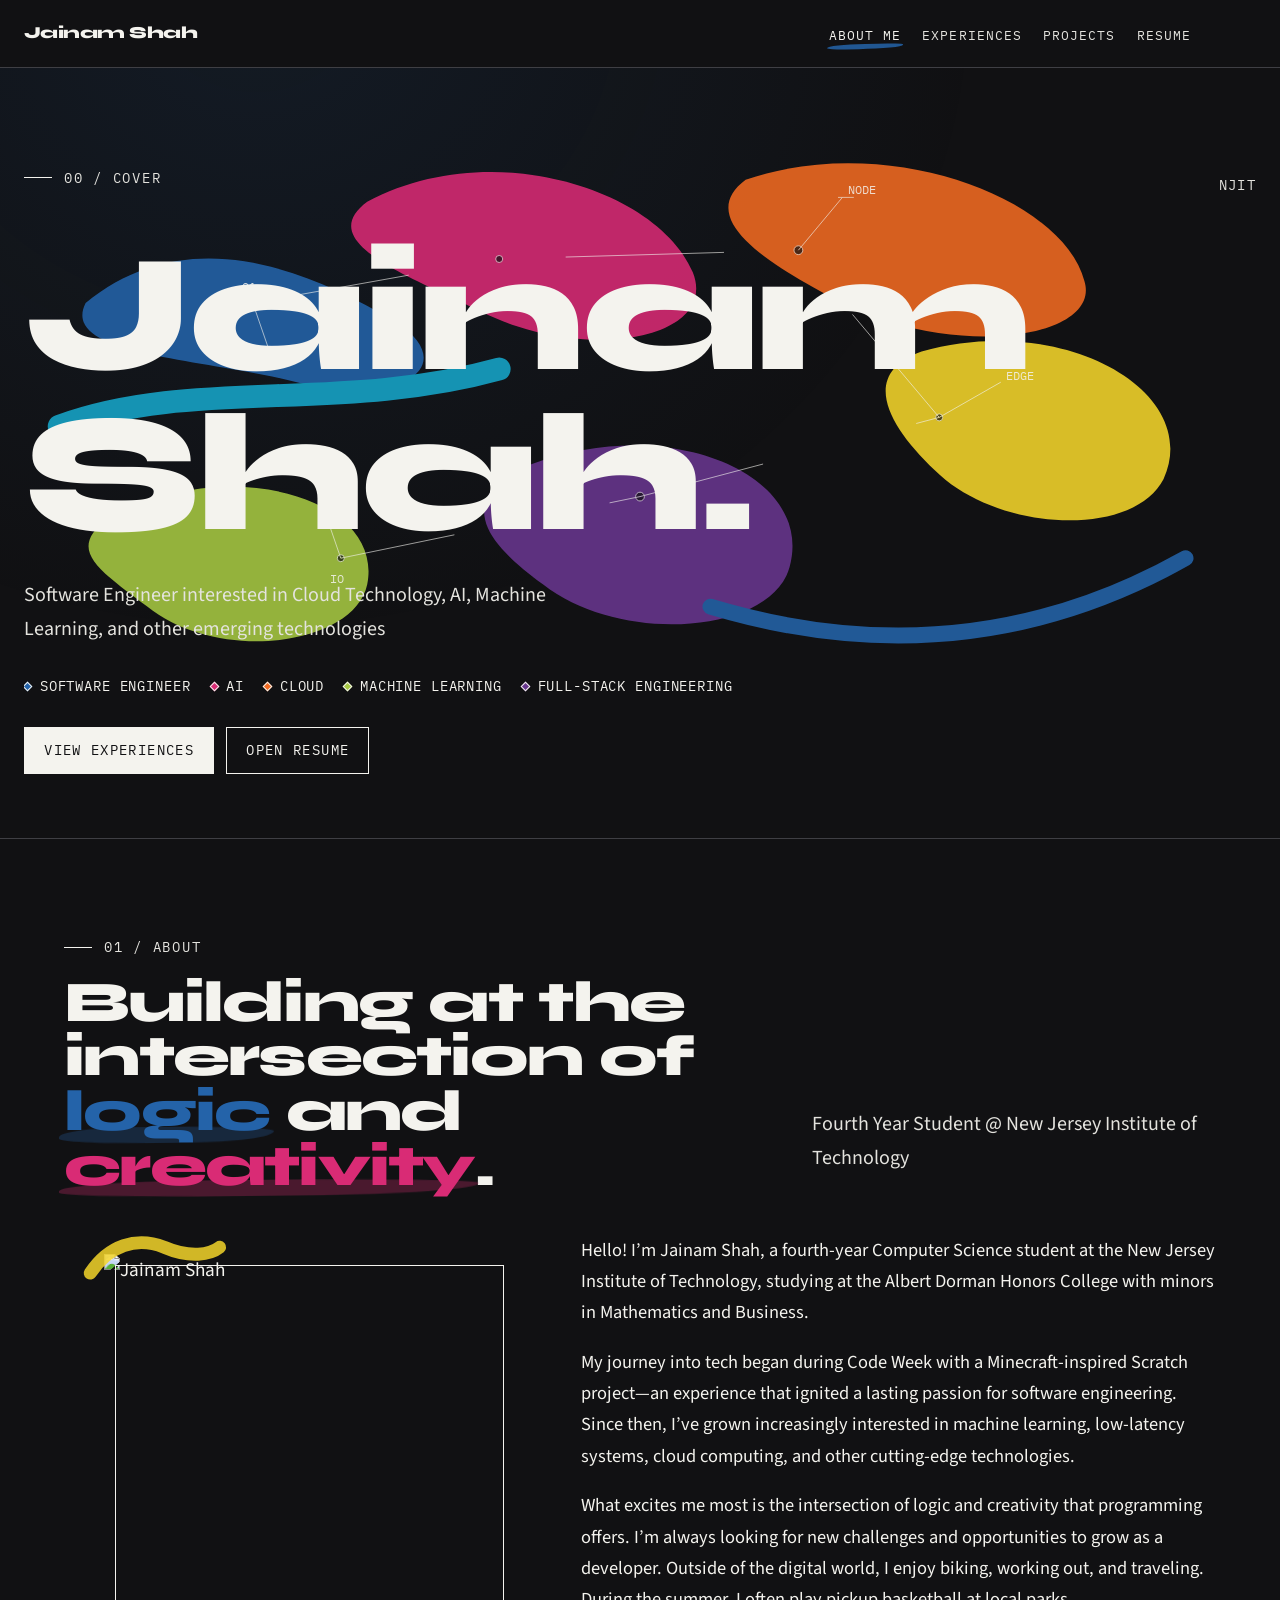
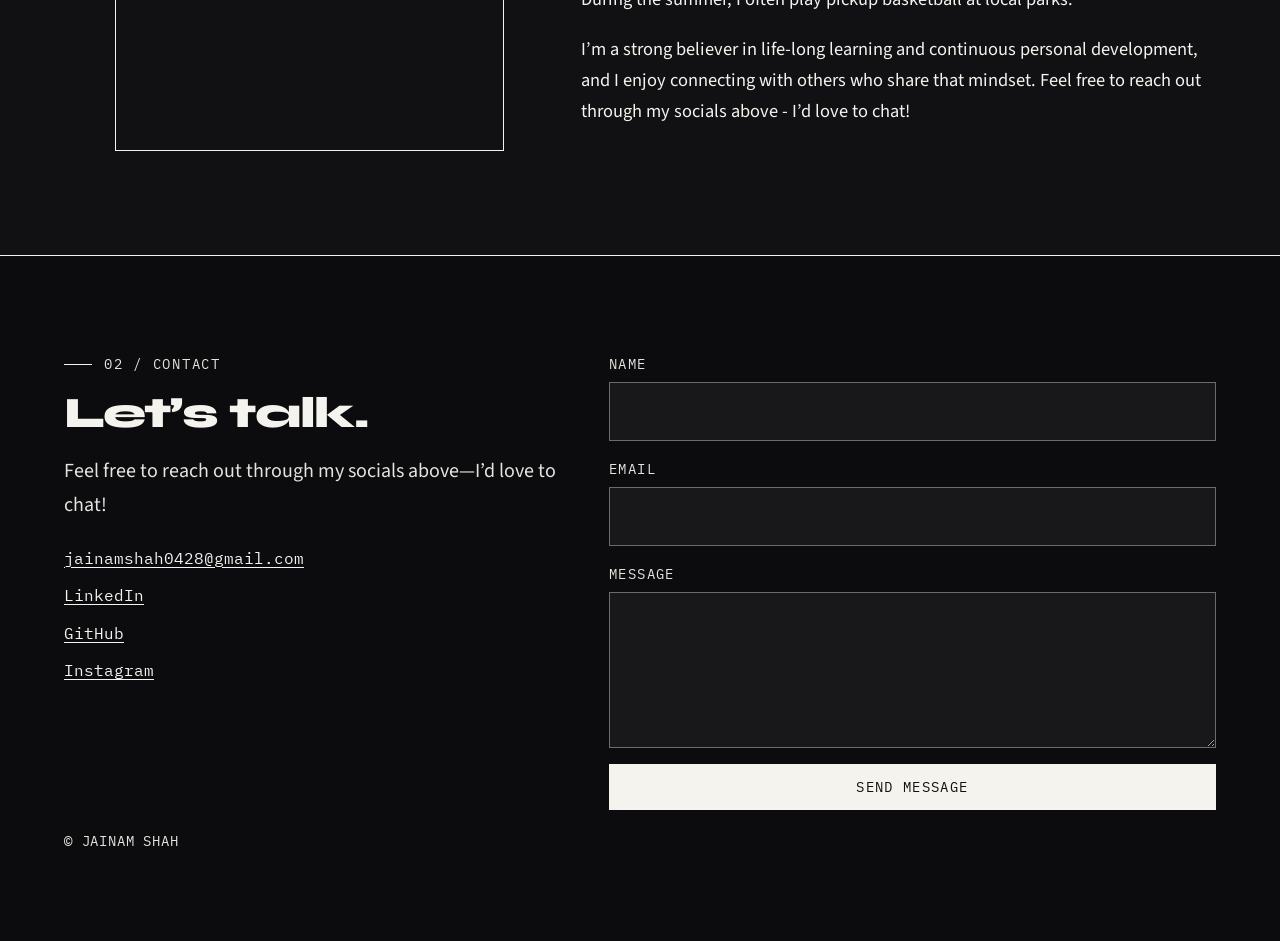
==== commit a1e919ad: "major changes" ====
--- a/index.html
+++ b/index.html
@@ -115,7 +115,7 @@
               <p>Hello! I’m Jainam Shah, a fourth-year Computer Science student at the New Jersey Institute of Technology, studying at the Albert Dorman Honors College with minors in Mathematics and Business.</p>
               <p>My journey into tech began during Code Week with a Minecraft-inspired Scratch project—an experience that ignited a lasting passion for software engineering. Since then, I’ve grown increasingly interested in machine learning, low-latency systems, cloud computing, and other cutting-edge technologies.</p>
               <p>What excites me most is the intersection of logic and creativity that programming offers. I’m always looking for new challenges and opportunities to grow as a developer. Outside of the digital world, I enjoy biking, working out, and traveling. During the summer, I often play pickup basketball at local parks.</p>
-              <p>I’m a strong believer in life-long learning and continuous personal development, and I enjoy connecting with others who share that mindset. Feel free to reach out through my socials above—I’d love to chat!</p>
+              <p>I’m a strong believer in life-long learning and continuous personal development, and I enjoy connecting with others who share that mindset. Feel free to reach out through my socials above - I’d love to chat!</p>
             </div>
           </div>
 
--- a/assets/css/sketchbook.css
+++ b/assets/css/sketchbook.css
@@ -65,11 +65,6 @@
   display: block;
   background: transparent;
   border: 0;
-  filter: invert(1) hue-rotate(180deg);
-}
-
-.portrait img {
-  filter: none;
 }
 
 a {
@@ -591,29 +586,94 @@
    Experience timeline
    -------------------------------------------------------------------------- */
 
+.experience-reel {
+  --count: 8;
+  height: calc(var(--count) * 92vh);
+  padding-top: 0;
+  padding-bottom: 0;
+}
+
+.experience-pin {
+  position: sticky;
+  top: var(--nav-h);
+  height: calc(100vh - var(--nav-h));
+  display: flex;
+  align-items: center;
+}
+
 .timeline {
   position: relative;
   display: grid;
+  width: 100%;
   gap: 0;
 }
 
 .timeline::before {
-  content: "";
-  position: absolute;
-  left: 0.42rem;
-  top: 0.3rem;
-  bottom: 0.3rem;
-  width: 1px;
-  background: var(--line-strong);
+  display: none;
 }
 
 .chapter {
+  grid-area: 1 / 1;
+  display: grid;
+  grid-template-columns: minmax(11rem, 16.5rem) minmax(0, 1fr);
+  gap: 2rem 3.25rem;
+  align-items: center;
   position: relative;
-  padding: 2.25rem 0 2.75rem 2.6rem;
-  border-top: 1px solid var(--line);
-}
-
-.chapter:first-child { border-top: 0; }
+  padding: 0 0 0 2.6rem;
+  min-height: 0;
+  border: 0;
+  opacity: 0;
+  visibility: hidden;
+  pointer-events: none;
+  transform: translateY(0.55rem);
+  transition: opacity 0.5s var(--ease), transform 0.5s var(--ease), visibility 0.5s;
+}
+
+.chapter.is-active {
+  opacity: 1;
+  visibility: visible;
+  pointer-events: auto;
+  transform: none;
+  z-index: 1;
+}
+
+@media (prefers-reduced-motion: reduce) {
+  .experience-reel { height: auto; }
+  .experience-pin {
+    position: static;
+    height: auto;
+    display: block;
+  }
+  .timeline { display: block; }
+  .chapter {
+    grid-area: auto;
+    display: grid;
+    opacity: 1;
+    visibility: visible;
+    pointer-events: auto;
+    transform: none;
+    padding: 2.5rem 0 2.5rem 2.1rem;
+    border-top: 1px solid var(--line);
+  }
+  .chapter:first-child { border-top: 0; }
+}
+
+.chapter-body {
+  position: relative;
+  min-width: 0;
+  max-height: calc(100vh - var(--nav-h) - 4rem);
+  overflow: auto;
+}
+
+.chapter-logo {
+  width: 100%;
+  height: 11rem;
+  object-fit: contain;
+  object-position: center;
+  margin: 0;
+  padding: 0;
+  background: transparent;
+}
 
 .chapter-node {
   position: absolute;
@@ -638,16 +698,6 @@
   grid-template-columns: minmax(0, 1.15fr) minmax(8rem, 0.55fr);
   gap: 1rem 2rem;
   align-items: start;
-}
-
-.chapter-logo {
-  width: 8.5rem;
-  height: 3.6rem;
-  object-fit: contain;
-  object-position: left center;
-  margin: 0.75rem 0 1rem;
-  padding: 0;
-  background: transparent;
 }
 
 .chapter h2 {
@@ -786,8 +836,10 @@
   align-items: start;
 }
 
-.project:nth-child(even) { direction: rtl; }
-.project:nth-child(even) > * { direction: ltr; }
+.project.no-media {
+  grid-template-columns: 1fr;
+  direction: ltr;
+}
 
 .project-media {
   position: relative;
@@ -1031,7 +1083,14 @@
 
   .hero-art { display: none; }
   .display-xl { font-size: clamp(3.4rem, 18vw, 5.4rem); }
-  .chapter { padding-left: 2.1rem; }
+  .chapter {
+    grid-template-columns: 1fr;
+    gap: 1.25rem;
+    padding-left: 2.1rem;
+    align-items: start;
+  }
+  .chapter-logo { height: 5.5rem; }
+  .chapter-body { max-height: calc(100vh - var(--nav-h) - 8.5rem); }
   .chapter-top { grid-template-columns: 1fr; }
   .chapter-dates { text-align: left; }
   .metrics { gap: 1.1rem 1.5rem; }
